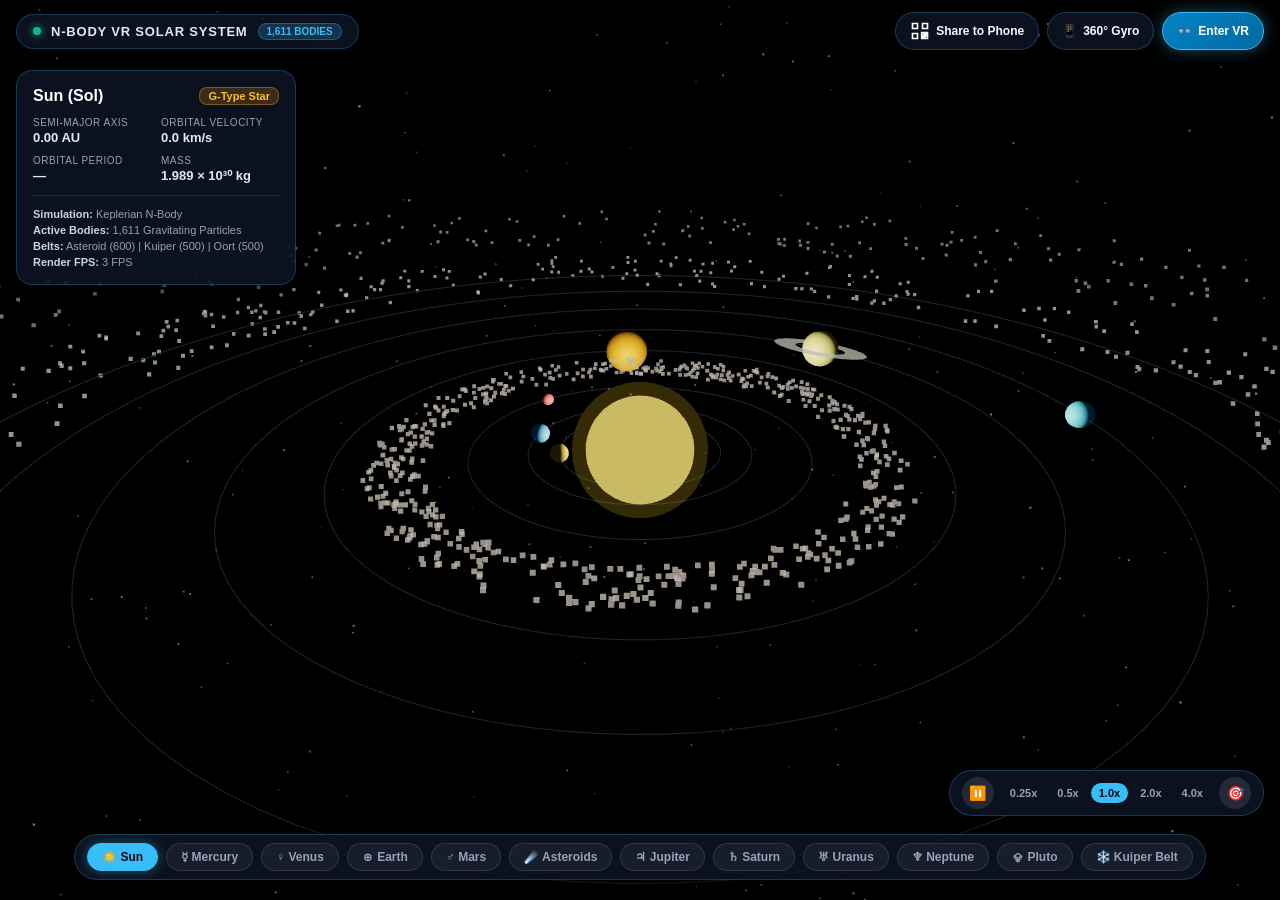
==== vr/web/index.html @ 44e5d771 "feat(vr): add standalone VR module with mobile 360 gyro WebXR and native stereoscopic 3D" ====
<!DOCTYPE html>
<html lang="en">
<head>
  <meta charset="UTF-8">
  <meta name="viewport" content="width=device-width, initial-scale=1.0, maximum-scale=1.0, user-scalable=no, viewport-fit=cover">
  <meta name="theme-color" content="#030712">
  <meta name="apple-mobile-web-app-capable" content="yes">
  <meta name="apple-mobile-web-app-status-bar-style" content="black-translucent">
  <title>Solar System N-Body Simulation — Mobile VR & WebXR</title>
  <link rel="stylesheet" href="styles.css">
</head>
<body>
  <!-- 3D Canvas Container -->
  <div id="canvas-container"></div>

  <!-- VR Reticle / Gaze Pointer (shown in VR Cardboard mode) -->
  <div id="vr-reticle" class="hidden">
    <div class="reticle-dot"></div>
    <div class="reticle-ring"></div>
  </div>

  <!-- Top Status Bar -->
  <header id="top-bar">
    <div class="brand">
      <span class="pulse-dot"></span>
      <span class="brand-title">N-BODY VR SOLAR SYSTEM</span>
      <span class="badge">1,611 BODIES</span>
    </div>
    <div class="top-controls">
      <button id="btn-qr" class="btn-icon" title="Scan QR Code to open on Phone">
        <svg width="20" height="20" viewBox="0 0 24 24" fill="none" stroke="currentColor" stroke-width="2"><path d="M3 3h6v6H3zM15 3h6v6h-6zM3 15h6v6H3zM14 14h3v3h-3zM19 14h2v2h-2zM14 19h2v2h-2zM18 18h3v3h-3z"/></svg>
        <span class="btn-label">Share to Phone</span>
      </button>
      <button id="btn-gyro" class="btn-mode" title="Toggle 360° Phone Gyroscope Head Tracking">
        <span class="icon">📱</span>
        <span>360° Gyro</span>
      </button>
      <button id="btn-vr" class="btn-mode primary" title="Enter Stereoscopic VR Cardboard Mode">
        <span class="icon">👓</span>
        <span>Enter VR</span>
      </button>
    </div>
  </header>

  <!-- Left Telemetry Panel -->
  <aside id="telemetry-panel">
    <div class="telemetry-card">
      <div class="telemetry-header">
        <h3 id="target-name">Sun (Sol)</h3>
        <span id="target-type" class="badge-type">G-Type Star</span>
      </div>
      <div class="telemetry-grid">
        <div class="metric">
          <span class="metric-label">Semi-Major Axis</span>
          <span class="metric-val" id="val-dist">0.00 AU</span>
        </div>
        <div class="metric">
          <span class="metric-label">Orbital Velocity</span>
          <span class="metric-val" id="val-vel">0.0 km/s</span>
        </div>
        <div class="metric">
          <span class="metric-label">Orbital Period</span>
          <span class="metric-val" id="val-period">—</span>
        </div>
        <div class="metric">
          <span class="metric-label">Mass</span>
          <span class="metric-val" id="val-mass">1.989 × 10³⁰ kg</span>
        </div>
      </div>
      <hr class="divider">
      <div class="sim-stats">
        <div><strong>Simulation:</strong> Keplerian N-Body</div>
        <div><strong>Active Bodies:</strong> 1,611 Gravitating Particles</div>
        <div><strong>Belts:</strong> Asteroid (600) | Kuiper (500) | Oort (500)</div>
        <div><strong>Render FPS:</strong> <span id="fps-counter">60</span> FPS</div>
      </div>
    </div>
  </aside>

  <!-- Bottom Planet Quick-Bar -->
  <nav id="planet-bar">
    <div class="scroll-wrapper">
      <button class="planet-btn active" data-id="0">☀️ Sun</button>
      <button class="planet-btn" data-id="1">☿ Mercury</button>
      <button class="planet-btn" data-id="2">♀ Venus</button>
      <button class="planet-btn" data-id="3">🜨 Earth</button>
      <button class="planet-btn" data-id="4">♂ Mars</button>
      <button class="planet-btn" data-id="11">☄️ Asteroids</button>
      <button class="planet-btn" data-id="5">♃ Jupiter</button>
      <button class="planet-btn" data-id="6">♄ Saturn</button>
      <button class="planet-btn" data-id="7">♅ Uranus</button>
      <button class="planet-btn" data-id="8">♆ Neptune</button>
      <button class="planet-btn" data-id="9">⯓ Pluto</button>
      <button class="planet-btn" data-id="12">❄️ Kuiper Belt</button>
    </div>
  </nav>

  <!-- Floating Speed & Playback Controls -->
  <div id="playback-controls">
    <button id="btn-pause" class="btn-circle" title="Pause / Resume">⏸️</button>
    <div class="speed-selector">
      <button class="speed-btn" data-speed="0.25">0.25x</button>
      <button class="speed-btn" data-speed="0.5">0.5x</button>
      <button class="speed-btn active" data-speed="1.0">1.0x</button>
      <button class="speed-btn" data-speed="2.0">2.0x</button>
      <button class="speed-btn" data-speed="4.0">4.0x</button>
    </div>
    <button id="btn-reset-cam" class="btn-circle" title="Reset Camera">🎯</button>
  </div>

  <!-- QR Code Modal (for easy mobile pairing in college) -->
  <div id="qr-modal" class="modal hidden">
    <div class="modal-card">
      <button id="btn-close-modal" class="modal-close">&times;</button>
      <h2>Connect Any Smartphone</h2>
      <p>Scan this QR code with your phone's camera to immediately view this VR simulation on mobile (Zero app installation required):</p>
      <div id="qrcode-container"></div>
      <div class="url-badge" id="mobile-url-display">http://...</div>
      <div class="modal-features">
        <div class="feature-item">
          <strong>📱 360° Gyroscope:</strong> Move the phone to look around space.
        </div>
        <div class="feature-item">
          <strong>👓 Google Cardboard / VR Box:</strong> Tap "Enter VR" for stereoscopic 3D.
        </div>
      </div>
    </div>
  </div>

  <!-- VR Instruction Toast Overlay (briefly shown when entering VR) -->
  <div id="vr-toast" class="toast hidden">
    Place phone horizontally into your VR Headset / Google Cardboard. Look at planets to focus.
  </div>

  <!-- Offline Scripts -->
  <script src="three.min.js"></script>
  <script src="StereoEffect.js"></script>
  <script src="DeviceOrientationControls.js"></script>
  <script src="qrcode.min.js"></script>
  <script src="app.js"></script>
</body>
</html>
---- vr/web/styles.css ----
/* Solar System N-Body Simulation — Mobile VR Stylesheet */
:root {
  --bg-dark: #030712;
  --card-bg: rgba(15, 23, 42, 0.75);
  --border-color: rgba(56, 189, 248, 0.25);
  --primary-accent: #38bdf8;
  --primary-glow: rgba(56, 189, 248, 0.4);
  --secondary-accent: #f59e0b;
  --text-main: #f8fafc;
  --text-muted: #94a3b8;
  --font-family: -apple-system, BlinkMacSystemFont, "Segoe UI", Roboto, "Helvetica Neue", Arial, sans-serif;
}

* {
  box-sizing: border-box;
  margin: 0;
  padding: 0;
  -webkit-tap-highlight-color: transparent;
  user-select: none;
}

html, body {
  width: 100%;
  height: 100%;
  overflow: hidden;
  background-color: var(--bg-dark);
  color: var(--text-main);
  font-family: var(--font-family);
  font-size: 14px;
}

#canvas-container {
  position: absolute;
  top: 0;
  left: 0;
  width: 100%;
  height: 100%;
  z-index: 1;
}

canvas {
  display: block;
  width: 100%;
  height: 100%;
}

/* VR Reticle / Gaze Pointer */
#vr-reticle {
  position: fixed;
  top: 50%;
  left: 50%;
  transform: translate(-50%, -50%);
  z-index: 100;
  pointer-events: none;
  display: flex;
  align-items: center;
  justify-content: center;
  width: 32px;
  height: 32px;
}

.reticle-dot {
  width: 4px;
  height: 4px;
  background: #ffffff;
  border-radius: 50%;
  box-shadow: 0 0 6px var(--primary-accent);
}

.reticle-ring {
  position: absolute;
  width: 24px;
  height: 24px;
  border: 2px solid rgba(56, 189, 248, 0.5);
  border-radius: 50%;
  animation: reticle-pulse 2s infinite ease-in-out;
}

@keyframes reticle-pulse {
  0%, 100% { transform: scale(1); opacity: 0.5; }
  50% { transform: scale(1.15); opacity: 0.9; }
}

/* Header & Top Bar */
#top-bar {
  position: absolute;
  top: 12px;
  left: 16px;
  right: 16px;
  z-index: 10;
  display: flex;
  justify-content: space-between;
  align-items: center;
  pointer-events: auto;
}

.brand {
  display: flex;
  align-items: center;
  gap: 10px;
  background: var(--card-bg);
  backdrop-filter: blur(12px);
  -webkit-backdrop-filter: blur(12px);
  padding: 8px 16px;
  border-radius: 30px;
  border: 1px solid var(--border-color);
  box-shadow: 0 4px 20px rgba(0, 0, 0, 0.5);
}

.pulse-dot {
  width: 8px;
  height: 8px;
  border-radius: 50%;
  background: #10b981;
  box-shadow: 0 0 8px #10b981;
  animation: pulse 1.5s infinite;
}

@keyframes pulse {
  0% { transform: scale(0.9); opacity: 0.7; }
  50% { transform: scale(1.2); opacity: 1; }
  100% { transform: scale(0.9); opacity: 0.7; }
}

.brand-title {
  font-weight: 700;
  letter-spacing: 0.8px;
  font-size: 13px;
  color: #e2e8f0;
}

.badge {
  background: rgba(56, 189, 248, 0.2);
  color: var(--primary-accent);
  padding: 2px 8px;
  border-radius: 12px;
  font-size: 10px;
  font-weight: 600;
  border: 1px solid rgba(56, 189, 248, 0.3);
}

.top-controls {
  display: flex;
  gap: 8px;
}

button {
  cursor: pointer;
  border: none;
  outline: none;
  font-family: inherit;
  transition: all 0.2s cubic-bezier(0.4, 0, 0.2, 1);
}

.btn-icon, .btn-mode {
  display: flex;
  align-items: center;
  gap: 6px;
  padding: 8px 14px;
  border-radius: 20px;
  background: var(--card-bg);
  color: var(--text-main);
  border: 1px solid var(--border-color);
  backdrop-filter: blur(10px);
  font-size: 12px;
  font-weight: 600;
  box-shadow: 0 4px 12px rgba(0, 0, 0, 0.3);
}

.btn-mode.primary {
  background: linear-gradient(135deg, #0284c7 0%, #0369a1 100%);
  border-color: #38bdf8;
  color: #ffffff;
  box-shadow: 0 0 16px var(--primary-glow);
}

.btn-mode:active, .btn-icon:active {
  transform: scale(0.96);
}

.btn-mode.active {
  background: #10b981;
  border-color: #34d399;
  color: white;
}

/* Left Telemetry Card */
#telemetry-panel {
  position: absolute;
  top: 70px;
  left: 16px;
  z-index: 10;
  width: 280px;
  pointer-events: auto;
  transition: opacity 0.3s ease, transform 0.3s ease;
}

.telemetry-card {
  background: var(--card-bg);
  backdrop-filter: blur(14px);
  -webkit-backdrop-filter: blur(14px);
  border: 1px solid var(--border-color);
  border-radius: 16px;
  padding: 16px;
  box-shadow: 0 8px 32px rgba(0, 0, 0, 0.6);
}

.telemetry-header {
  display: flex;
  justify-content: space-between;
  align-items: center;
  margin-bottom: 12px;
}

.telemetry-header h3 {
  font-size: 16px;
  font-weight: 700;
  color: #ffffff;
}

.badge-type {
  background: rgba(245, 158, 11, 0.2);
  color: #fbbf24;
  padding: 2px 8px;
  border-radius: 8px;
  font-size: 11px;
  font-weight: 600;
  border: 1px solid rgba(245, 158, 11, 0.4);
}

.telemetry-grid {
  display: grid;
  grid-template-columns: 1fr 1fr;
  gap: 10px;
}

.metric {
  display: flex;
  flex-direction: column;
}

.metric-label {
  font-size: 10px;
  color: var(--text-muted);
  text-transform: uppercase;
  letter-spacing: 0.5px;
}

.metric-val {
  font-size: 13px;
  font-weight: 600;
  color: #e2e8f0;
  margin-top: 2px;
}

.divider {
  border: none;
  height: 1px;
  background: rgba(255, 255, 255, 0.1);
  margin: 12px 0;
}

.sim-stats {
  font-size: 11px;
  color: #94a3b8;
  display: flex;
  flex-direction: column;
  gap: 4px;
}

.sim-stats strong {
  color: #cbd5e1;
}

/* Planet Quick-Bar */
#planet-bar {
  position: absolute;
  bottom: 20px;
  left: 16px;
  right: 16px;
  z-index: 10;
  display: flex;
  justify-content: center;
  pointer-events: auto;
}

.scroll-wrapper {
  display: flex;
  gap: 8px;
  overflow-x: auto;
  max-width: 100%;
  padding: 8px 12px;
  background: var(--card-bg);
  backdrop-filter: blur(14px);
  -webkit-backdrop-filter: blur(14px);
  border: 1px solid var(--border-color);
  border-radius: 30px;
  box-shadow: 0 4px 24px rgba(0, 0, 0, 0.6);
  scrollbar-width: none;
}

.scroll-wrapper::-webkit-scrollbar {
  display: none;
}

.planet-btn {
  background: rgba(255, 255, 255, 0.05);
  color: var(--text-muted);
  border: 1px solid rgba(255, 255, 255, 0.1);
  padding: 6px 14px;
  border-radius: 20px;
  font-size: 12px;
  font-weight: 600;
  white-space: nowrap;
}

.planet-btn.active, .planet-btn:hover {
  background: var(--primary-accent);
  color: #030712;
  border-color: #38bdf8;
  box-shadow: 0 0 12px var(--primary-glow);
}

/* Floating Controls */
#playback-controls {
  position: absolute;
  bottom: 84px;
  right: 16px;
  z-index: 10;
  display: flex;
  align-items: center;
  gap: 8px;
  background: var(--card-bg);
  backdrop-filter: blur(14px);
  padding: 6px 12px;
  border-radius: 24px;
  border: 1px solid var(--border-color);
}

.btn-circle {
  width: 32px;
  height: 32px;
  border-radius: 50%;
  background: rgba(255, 255, 255, 0.1);
  color: #ffffff;
  display: flex;
  align-items: center;
  justify-content: center;
  font-size: 14px;
}

.speed-selector {
  display: flex;
  gap: 4px;
}

.speed-btn {
  background: transparent;
  color: var(--text-muted);
  padding: 4px 8px;
  border-radius: 12px;
  font-size: 11px;
  font-weight: 600;
}

.speed-btn.active {
  background: var(--primary-accent);
  color: #030712;
}

/* QR Code Modal */
.modal {
  position: fixed;
  inset: 0;
  z-index: 200;
  background: rgba(3, 7, 18, 0.85);
  backdrop-filter: blur(16px);
  display: flex;
  align-items: center;
  justify-content: center;
  padding: 20px;
  opacity: 1;
  transition: opacity 0.3s ease;
}

.modal.hidden {
  opacity: 0;
  pointer-events: none;
}

.modal-card {
  position: relative;
  background: #0f172a;
  border: 1px solid var(--primary-accent);
  box-shadow: 0 0 40px rgba(56, 189, 248, 0.3);
  border-radius: 20px;
  max-width: 440px;
  width: 100%;
  padding: 28px;
  text-align: center;
}

.modal-close {
  position: absolute;
  top: 14px;
  right: 18px;
  background: transparent;
  color: #94a3b8;
  font-size: 24px;
}

.modal-card h2 {
  font-size: 20px;
  margin-bottom: 8px;
  color: #ffffff;
}

.modal-card p {
  color: var(--text-muted);
  font-size: 13px;
  line-height: 1.5;
  margin-bottom: 20px;
}

#qrcode-container {
  display: flex;
  justify-content: center;
  margin-bottom: 16px;
  padding: 12px;
  background: #ffffff;
  border-radius: 12px;
  width: 200px;
  height: 200px;
  margin-left: auto;
  margin-right: auto;
}

.url-badge {
  display: inline-block;
  background: rgba(56, 189, 248, 0.15);
  color: var(--primary-accent);
  font-family: monospace;
  font-size: 13px;
  padding: 6px 14px;
  border-radius: 10px;
  border: 1px solid rgba(56, 189, 248, 0.3);
  margin-bottom: 16px;
}

.modal-features {
  text-align: left;
  background: rgba(255, 255, 255, 0.03);
  border-radius: 12px;
  padding: 12px 16px;
  display: flex;
  flex-direction: column;
  gap: 8px;
  font-size: 12px;
  color: #cbd5e1;
}

/* Toast */
.toast {
  position: fixed;
  top: 80px;
  left: 50%;
  transform: translateX(-50%);
  background: rgba(15, 23, 42, 0.9);
  color: #ffffff;
  border: 1px solid var(--primary-accent);
  padding: 10px 20px;
  border-radius: 20px;
  font-size: 12px;
  z-index: 150;
  box-shadow: 0 4px 20px rgba(0, 0, 0, 0.6);
  pointer-events: none;
  transition: opacity 0.4s ease;
}

.hidden {
  display: none !important;
}

/* In VR Cardboard Mode: Hide UI panels to keep screen clean for lenses */
body.in-vr #top-bar,
body.in-vr #telemetry-panel,
body.in-vr #planet-bar,
body.in-vr #playback-controls {
  opacity: 0.15;
  pointer-events: none;
  transform: scale(0.9);
}

body.in-vr #vr-reticle {
  display: flex !important;
}

/* Mobile responsive adjustments */
@media (max-width: 640px) {
  #top-bar {
    top: 8px;
    left: 8px;
    right: 8px;
  }
  .brand-title {
    display: none;
  }
  .btn-label {
    display: none;
  }
  #telemetry-panel {
    top: 60px;
    left: 8px;
    width: calc(100% - 16px);
    max-width: 260px;
  }
  #planet-bar {
    bottom: 8px;
    left: 8px;
    right: 8px;
  }
  #playback-controls {
    bottom: 64px;
    right: 8px;
  }
}
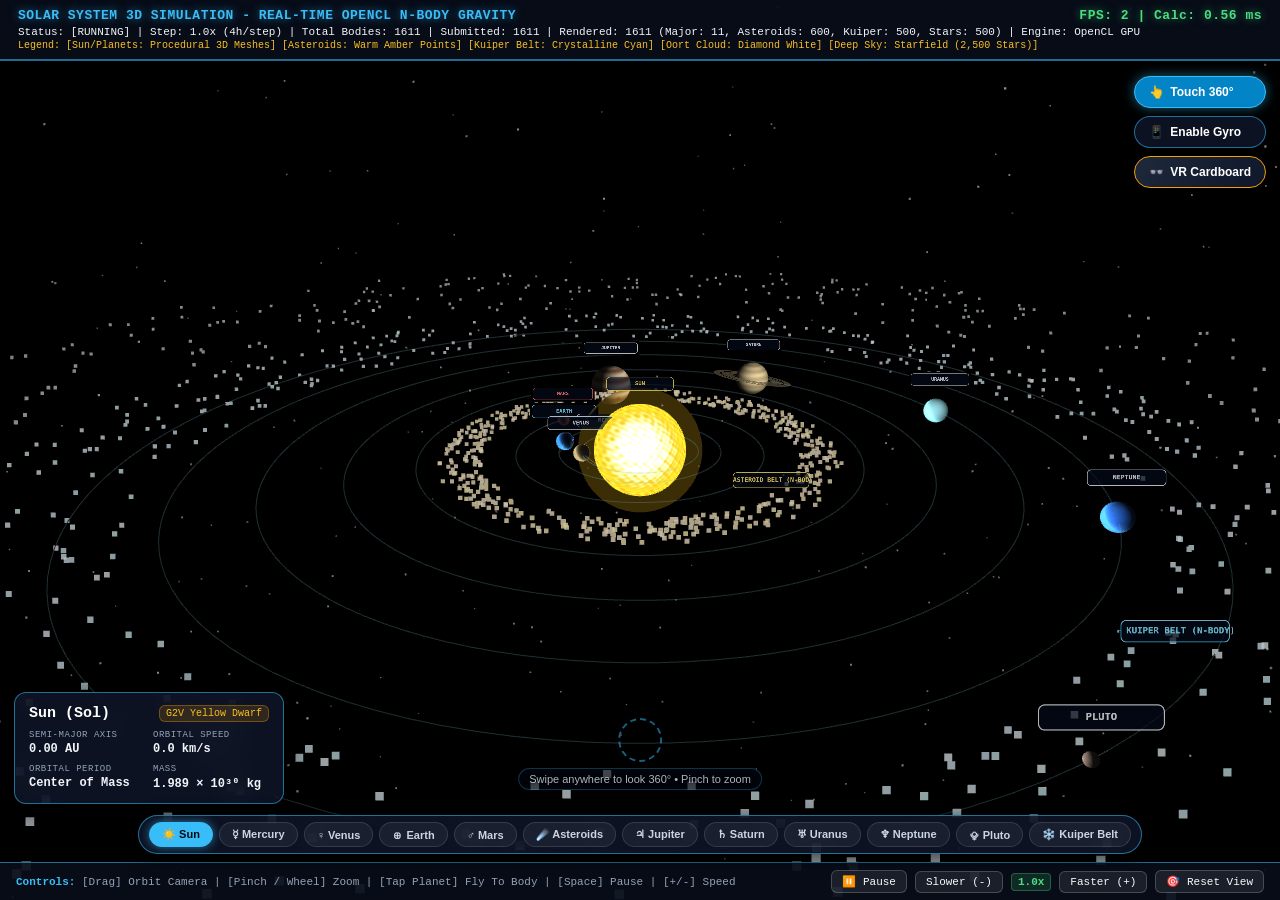
==== commit 320cc3d8: "feat(vr-visuals): port procedural shaders, motion trails, billboard labels, and add full touch 360 n" ====
--- a/vr/web/index.html
+++ b/vr/web/index.html
@@ -6,76 +6,74 @@
   <meta name="theme-color" content="#030712">
   <meta name="apple-mobile-web-app-capable" content="yes">
   <meta name="apple-mobile-web-app-status-bar-style" content="black-translucent">
-  <title>Solar System N-Body Simulation — Mobile VR & WebXR</title>
+  <title>Solar System 3D Simulation — Real-Time N-Body Gravity & Mobile Observatory</title>
   <link rel="stylesheet" href="styles.css">
 </head>
 <body>
   <!-- 3D Canvas Container -->
   <div id="canvas-container"></div>
 
-  <!-- VR Reticle / Gaze Pointer (shown in VR Cardboard mode) -->
-  <div id="vr-reticle" class="hidden">
-    <div class="reticle-dot"></div>
-    <div class="reticle-ring"></div>
+  <!-- Original Desktop Diagnostic HUD Banner (Top) -->
+  <div id="desktop-hud-top">
+    <div class="hud-line-1">
+      <span class="hud-title">SOLAR SYSTEM 3D SIMULATION - REAL-TIME OPENCL N-BODY GRAVITY</span>
+      <span class="hud-perf" id="hud-perf-counter">FPS: 60.0 | Calc: 0.56 ms</span>
+    </div>
+    <div class="hud-line-2" id="hud-line-stats">
+      Status: [RUNNING] | Step: 1.0x (4h/step) | Total Bodies: 1611 | Submitted: 1611 | Rendered: 1611 (Major: 11, Asteroids: 600, Kuiper: 500, Stars: 500) | Engine: OpenCL GPU
+    </div>
+    <div class="hud-line-3">
+      Legend: [Sun/Planets: Procedural 3D Meshes] [Asteroids: Warm Amber Points] [Kuiper Belt: Crystalline Cyan] [Oort Cloud: Diamond White] [Deep Sky: Starfield (2,500 Stars)]
+    </div>
   </div>
 
-  <!-- Top Status Bar -->
-  <header id="top-bar">
-    <div class="brand">
-      <span class="pulse-dot"></span>
-      <span class="brand-title">N-BODY VR SOLAR SYSTEM</span>
-      <span class="badge">1,611 BODIES</span>
+  <!-- Mobile Quick Action Floating Bar (Top Right) -->
+  <div id="mobile-quick-actions">
+    <button id="btn-touch-mode" class="quick-btn active" title="Touch / Swipe Navigation Active">
+      <span class="icon">👆</span>
+      <span class="label">Touch 360°</span>
+    </button>
+    <button id="btn-gyro" class="quick-btn" title="Enable Mobile Phone Gyroscope Head Tracking">
+      <span class="icon">📱</span>
+      <span class="label" id="gyro-btn-label">Enable Gyro</span>
+    </button>
+    <button id="btn-vr" class="quick-btn vr" title="Toggle Stereoscopic VR Cardboard Split-Screen">
+      <span class="icon">👓</span>
+      <span class="label">VR Cardboard</span>
+    </button>
+  </div>
+
+  <!-- Telemetry Card (Bottom Left) -->
+  <div id="planet-telemetry-card">
+    <div class="card-header">
+      <h3 id="target-name">Sun (Sol)</h3>
+      <span id="target-type" class="badge-type">G2V Yellow Dwarf</span>
     </div>
-    <div class="top-controls">
-      <button id="btn-qr" class="btn-icon" title="Scan QR Code to open on Phone">
-        <svg width="20" height="20" viewBox="0 0 24 24" fill="none" stroke="currentColor" stroke-width="2"><path d="M3 3h6v6H3zM15 3h6v6h-6zM3 15h6v6H3zM14 14h3v3h-3zM19 14h2v2h-2zM14 19h2v2h-2zM18 18h3v3h-3z"/></svg>
-        <span class="btn-label">Share to Phone</span>
-      </button>
-      <button id="btn-gyro" class="btn-mode" title="Toggle 360° Phone Gyroscope Head Tracking">
-        <span class="icon">📱</span>
-        <span>360° Gyro</span>
-      </button>
-      <button id="btn-vr" class="btn-mode primary" title="Enter Stereoscopic VR Cardboard Mode">
-        <span class="icon">👓</span>
-        <span>Enter VR</span>
-      </button>
-    </div>
-  </header>
-
-  <!-- Left Telemetry Panel -->
-  <aside id="telemetry-panel">
-    <div class="telemetry-card">
-      <div class="telemetry-header">
-        <h3 id="target-name">Sun (Sol)</h3>
-        <span id="target-type" class="badge-type">G-Type Star</span>
+    <div class="card-grid">
+      <div class="card-cell">
+        <span class="lbl">Semi-Major Axis</span>
+        <span class="val" id="val-dist">0.00 AU</span>
       </div>
-      <div class="telemetry-grid">
-        <div class="metric">
-          <span class="metric-label">Semi-Major Axis</span>
-          <span class="metric-val" id="val-dist">0.00 AU</span>
-        </div>
-        <div class="metric">
-          <span class="metric-label">Orbital Velocity</span>
-          <span class="metric-val" id="val-vel">0.0 km/s</span>
-        </div>
-        <div class="metric">
-          <span class="metric-label">Orbital Period</span>
-          <span class="metric-val" id="val-period">—</span>
-        </div>
-        <div class="metric">
-          <span class="metric-label">Mass</span>
-          <span class="metric-val" id="val-mass">1.989 × 10³⁰ kg</span>
-        </div>
+      <div class="card-cell">
+        <span class="lbl">Orbital Speed</span>
+        <span class="val" id="val-vel">0.0 km/s</span>
       </div>
-      <hr class="divider">
-      <div class="sim-stats">
-        <div><strong>Simulation:</strong> Keplerian N-Body</div>
-        <div><strong>Active Bodies:</strong> 1,611 Gravitating Particles</div>
-        <div><strong>Belts:</strong> Asteroid (600) | Kuiper (500) | Oort (500)</div>
-        <div><strong>Render FPS:</strong> <span id="fps-counter">60</span> FPS</div>
+      <div class="card-cell">
+        <span class="lbl">Orbital Period</span>
+        <span class="val" id="val-period">Center of Mass</span>
+      </div>
+      <div class="card-cell">
+        <span class="lbl">Mass</span>
+        <span class="val" id="val-mass">1.989 × 10³⁰ kg</span>
       </div>
     </div>
-  </aside>
+  </div>
+
+  <!-- On-Screen Virtual Touchpad Indicator for Mobile (Shows user where to swipe) -->
+  <div id="mobile-touch-guide">
+    <div class="touch-ring"></div>
+    <div class="touch-hint">Swipe anywhere to look 360° • Pinch to zoom</div>
+  </div>
 
   <!-- Bottom Planet Quick-Bar -->
   <nav id="planet-bar">
@@ -95,42 +93,20 @@
     </div>
   </nav>
 
-  <!-- Floating Speed & Playback Controls -->
-  <div id="playback-controls">
-    <button id="btn-pause" class="btn-circle" title="Pause / Resume">⏸️</button>
-    <div class="speed-selector">
-      <button class="speed-btn" data-speed="0.25">0.25x</button>
-      <button class="speed-btn" data-speed="0.5">0.5x</button>
-      <button class="speed-btn active" data-speed="1.0">1.0x</button>
-      <button class="speed-btn" data-speed="2.0">2.0x</button>
-      <button class="speed-btn" data-speed="4.0">4.0x</button>
-    </div>
-    <button id="btn-reset-cam" class="btn-circle" title="Reset Camera">🎯</button>
+  <!-- Bottom Desktop Controls Info Banner -->
+  <div id="desktop-hud-bottom">
+    <span class="hud-bottom-item"><strong>Controls:</strong> [Drag] Orbit Camera | [Pinch / Wheel] Zoom | [Tap Planet] Fly To Body | [Space] Pause | [+/-] Speed</span>
+    <span class="hud-bottom-right">
+      <button id="btn-pause" class="hud-btn">⏸️ Pause</button>
+      <button id="btn-speed-down" class="hud-btn">Slower (-)</button>
+      <span id="speed-display" class="hud-speed-tag">1.0x</span>
+      <button id="btn-speed-up" class="hud-btn">Faster (+)</button>
+      <button id="btn-reset-cam" class="hud-btn">🎯 Reset View</button>
+    </span>
   </div>
 
-  <!-- QR Code Modal (for easy mobile pairing in college) -->
-  <div id="qr-modal" class="modal hidden">
-    <div class="modal-card">
-      <button id="btn-close-modal" class="modal-close">&times;</button>
-      <h2>Connect Any Smartphone</h2>
-      <p>Scan this QR code with your phone's camera to immediately view this VR simulation on mobile (Zero app installation required):</p>
-      <div id="qrcode-container"></div>
-      <div class="url-badge" id="mobile-url-display">http://...</div>
-      <div class="modal-features">
-        <div class="feature-item">
-          <strong>📱 360° Gyroscope:</strong> Move the phone to look around space.
-        </div>
-        <div class="feature-item">
-          <strong>👓 Google Cardboard / VR Box:</strong> Tap "Enter VR" for stereoscopic 3D.
-        </div>
-      </div>
-    </div>
-  </div>
-
-  <!-- VR Instruction Toast Overlay (briefly shown when entering VR) -->
-  <div id="vr-toast" class="toast hidden">
-    Place phone horizontally into your VR Headset / Google Cardboard. Look at planets to focus.
-  </div>
+  <!-- Notification Toast -->
+  <div id="hud-toast" class="toast hidden"></div>
 
   <!-- Offline Scripts -->
   <script src="three.min.js"></script>
--- a/vr/web/styles.css
+++ b/vr/web/styles.css
@@ -1,14 +1,15 @@
-/* Solar System N-Body Simulation — Mobile VR Stylesheet */
+/* Solar System N-Body Simulation — Mobile Observatory & VR Stylesheet */
 :root {
   --bg-dark: #030712;
-  --card-bg: rgba(15, 23, 42, 0.75);
-  --border-color: rgba(56, 189, 248, 0.25);
-  --primary-accent: #38bdf8;
-  --primary-glow: rgba(56, 189, 248, 0.4);
-  --secondary-accent: #f59e0b;
-  --text-main: #f8fafc;
-  --text-muted: #94a3b8;
-  --font-family: -apple-system, BlinkMacSystemFont, "Segoe UI", Roboto, "Helvetica Neue", Arial, sans-serif;
+  --hud-bg: rgba(8, 14, 26, 0.92);
+  --hud-border: rgba(56, 189, 248, 0.55);
+  --hud-text: #e2e8f0;
+  --hud-accent: #38bdf8;
+  --hud-green: #4ade80;
+  --hud-gold: #fbbf24;
+  --card-bg: rgba(15, 23, 42, 0.82);
+  --font-mono: Consolas, "SF Mono", Menlo, Monaco, "Courier New", monospace;
+  --font-sans: -apple-system, BlinkMacSystemFont, "Segoe UI", Roboto, sans-serif;
 }
 
 * {
@@ -24,9 +25,9 @@
   height: 100%;
   overflow: hidden;
   background-color: var(--bg-dark);
-  color: var(--text-main);
-  font-family: var(--font-family);
-  font-size: 14px;
+  color: var(--hud-text);
+  font-family: var(--font-sans);
+  touch-action: none;
 }
 
 #canvas-container {
@@ -44,241 +45,249 @@
   height: 100%;
 }
 
-/* VR Reticle / Gaze Pointer */
-#vr-reticle {
-  position: fixed;
-  top: 50%;
-  left: 50%;
-  transform: translate(-50%, -50%);
-  z-index: 100;
+/* ========================================================
+   TOP DESKTOP DIAGNOSTIC HUD BANNER (Direct port from C++)
+   ======================================================== */
+#desktop-hud-top {
+  position: absolute;
+  top: 0;
+  left: 0;
+  right: 0;
+  z-index: 10;
+  background: var(--hud-bg);
+  border-bottom: 2px solid var(--hud-border);
+  padding: 8px 18px;
+  box-shadow: 0 4px 20px rgba(0, 0, 0, 0.8);
   pointer-events: none;
-  display: flex;
-  align-items: center;
-  justify-content: center;
-  width: 32px;
-  height: 32px;
-}
-
-.reticle-dot {
-  width: 4px;
-  height: 4px;
-  background: #ffffff;
-  border-radius: 50%;
-  box-shadow: 0 0 6px var(--primary-accent);
-}
-
-.reticle-ring {
-  position: absolute;
-  width: 24px;
-  height: 24px;
-  border: 2px solid rgba(56, 189, 248, 0.5);
-  border-radius: 50%;
-  animation: reticle-pulse 2s infinite ease-in-out;
-}
-
-@keyframes reticle-pulse {
-  0%, 100% { transform: scale(1); opacity: 0.5; }
-  50% { transform: scale(1.15); opacity: 0.9; }
-}
-
-/* Header & Top Bar */
-#top-bar {
-  position: absolute;
-  top: 12px;
-  left: 16px;
-  right: 16px;
-  z-index: 10;
+  font-family: var(--font-mono);
+}
+
+.hud-line-1 {
   display: flex;
   justify-content: space-between;
   align-items: center;
-  pointer-events: auto;
-}
-
-.brand {
-  display: flex;
-  align-items: center;
-  gap: 10px;
-  background: var(--card-bg);
-  backdrop-filter: blur(12px);
-  -webkit-backdrop-filter: blur(12px);
-  padding: 8px 16px;
-  border-radius: 30px;
-  border: 1px solid var(--border-color);
-  box-shadow: 0 4px 20px rgba(0, 0, 0, 0.5);
-}
-
-.pulse-dot {
-  width: 8px;
-  height: 8px;
-  border-radius: 50%;
-  background: #10b981;
-  box-shadow: 0 0 8px #10b981;
-  animation: pulse 1.5s infinite;
-}
-
-@keyframes pulse {
-  0% { transform: scale(0.9); opacity: 0.7; }
-  50% { transform: scale(1.2); opacity: 1; }
-  100% { transform: scale(0.9); opacity: 0.7; }
-}
-
-.brand-title {
+  font-size: 13px;
   font-weight: 700;
-  letter-spacing: 0.8px;
-  font-size: 13px;
-  color: #e2e8f0;
-}
-
-.badge {
-  background: rgba(56, 189, 248, 0.2);
-  color: var(--primary-accent);
-  padding: 2px 8px;
-  border-radius: 12px;
+  letter-spacing: 0.5px;
+}
+
+.hud-title {
+  color: var(--hud-accent);
+  text-shadow: 0 0 10px rgba(56, 189, 248, 0.6);
+}
+
+.hud-perf {
+  color: var(--hud-green);
+  text-shadow: 0 0 8px rgba(74, 222, 128, 0.6);
+  font-weight: 700;
+}
+
+.hud-line-2 {
+  font-size: 11px;
+  color: #f1f5f9;
+  margin-top: 3px;
+  white-space: nowrap;
+  overflow: hidden;
+  text-overflow: ellipsis;
+}
+
+.hud-line-3 {
   font-size: 10px;
-  font-weight: 600;
-  border: 1px solid rgba(56, 189, 248, 0.3);
-}
-
-.top-controls {
-  display: flex;
+  color: var(--hud-gold);
+  margin-top: 2px;
+  white-space: nowrap;
+  overflow: hidden;
+  text-overflow: ellipsis;
+}
+
+/* ========================================================
+   MOBILE QUICK ACTION BUTTONS (Top Right)
+   ======================================================== */
+#mobile-quick-actions {
+  position: absolute;
+  top: 76px;
+  right: 14px;
+  z-index: 20;
+  display: flex;
+  flex-direction: column;
   gap: 8px;
 }
 
-button {
-  cursor: pointer;
-  border: none;
-  outline: none;
-  font-family: inherit;
-  transition: all 0.2s cubic-bezier(0.4, 0, 0.2, 1);
-}
-
-.btn-icon, .btn-mode {
+.quick-btn {
   display: flex;
   align-items: center;
   gap: 6px;
   padding: 8px 14px;
   border-radius: 20px;
   background: var(--card-bg);
-  color: var(--text-main);
-  border: 1px solid var(--border-color);
-  backdrop-filter: blur(10px);
+  backdrop-filter: blur(12px);
+  -webkit-backdrop-filter: blur(12px);
+  border: 1px solid var(--hud-border);
+  color: #ffffff;
   font-size: 12px;
   font-weight: 600;
-  box-shadow: 0 4px 12px rgba(0, 0, 0, 0.3);
-}
-
-.btn-mode.primary {
-  background: linear-gradient(135deg, #0284c7 0%, #0369a1 100%);
+  cursor: pointer;
+  box-shadow: 0 4px 14px rgba(0, 0, 0, 0.5);
+  transition: all 0.2s ease;
+}
+
+.quick-btn:active {
+  transform: scale(0.95);
+}
+
+.quick-btn.active {
+  background: #0284c7;
   border-color: #38bdf8;
-  color: #ffffff;
-  box-shadow: 0 0 16px var(--primary-glow);
-}
-
-.btn-mode:active, .btn-icon:active {
-  transform: scale(0.96);
-}
-
-.btn-mode.active {
-  background: #10b981;
-  border-color: #34d399;
-  color: white;
-}
-
-/* Left Telemetry Card */
-#telemetry-panel {
-  position: absolute;
-  top: 70px;
-  left: 16px;
+  box-shadow: 0 0 12px rgba(56, 189, 248, 0.5);
+}
+
+.quick-btn.vr {
+  background: linear-gradient(135deg, #1e293b 0%, #0f172a 100%);
+  border-color: #f59e0b;
+}
+
+.quick-btn.vr.active {
+  background: #f59e0b;
+  color: #030712;
+}
+
+/* ========================================================
+   BOTTOM DESKTOP CONTROLS BANNER
+   ======================================================== */
+#desktop-hud-bottom {
+  position: absolute;
+  bottom: 0;
+  left: 0;
+  right: 0;
+  height: 38px;
   z-index: 10;
-  width: 280px;
+  background: var(--hud-bg);
+  border-top: 1.5px solid var(--hud-border);
+  padding: 0 16px;
+  display: flex;
+  justify-content: space-between;
+  align-items: center;
+  font-family: var(--font-mono);
+  font-size: 11px;
   pointer-events: auto;
-  transition: opacity 0.3s ease, transform 0.3s ease;
-}
-
-.telemetry-card {
+}
+
+.hud-bottom-item {
+  color: #94a3b8;
+}
+
+.hud-bottom-item strong {
+  color: var(--hud-accent);
+}
+
+.hud-bottom-right {
+  display: flex;
+  align-items: center;
+  gap: 8px;
+}
+
+.hud-btn {
+  background: rgba(255, 255, 255, 0.08);
+  border: 1px solid rgba(255, 255, 255, 0.2);
+  color: #f8fafc;
+  padding: 4px 10px;
+  border-radius: 6px;
+  font-size: 11px;
+  font-family: inherit;
+  cursor: pointer;
+  transition: all 0.2s;
+}
+
+.hud-btn:hover, .hud-btn:active {
+  background: rgba(56, 189, 248, 0.25);
+  border-color: var(--hud-accent);
+}
+
+.hud-speed-tag {
+  color: var(--hud-green);
+  font-weight: 700;
+  padding: 2px 6px;
+  background: rgba(74, 222, 128, 0.15);
+  border-radius: 4px;
+  border: 1px solid rgba(74, 222, 128, 0.3);
+}
+
+/* ========================================================
+   TELEMETRY CARD (Bottom Left)
+   ======================================================== */
+#planet-telemetry-card {
+  position: absolute;
+  bottom: 96px;
+  left: 14px;
+  width: 270px;
+  z-index: 10;
   background: var(--card-bg);
   backdrop-filter: blur(14px);
   -webkit-backdrop-filter: blur(14px);
-  border: 1px solid var(--border-color);
-  border-radius: 16px;
-  padding: 16px;
-  box-shadow: 0 8px 32px rgba(0, 0, 0, 0.6);
-}
-
-.telemetry-header {
+  border: 1px solid var(--hud-border);
+  border-radius: 12px;
+  padding: 12px 14px;
+  box-shadow: 0 6px 24px rgba(0, 0, 0, 0.7);
+  pointer-events: auto;
+  font-family: var(--font-mono);
+}
+
+.card-header {
   display: flex;
   justify-content: space-between;
   align-items: center;
-  margin-bottom: 12px;
-}
-
-.telemetry-header h3 {
-  font-size: 16px;
+  margin-bottom: 8px;
+}
+
+.card-header h3 {
+  font-size: 15px;
+  color: #ffffff;
   font-weight: 700;
-  color: #ffffff;
 }
 
 .badge-type {
-  background: rgba(245, 158, 11, 0.2);
-  color: #fbbf24;
-  padding: 2px 8px;
-  border-radius: 8px;
-  font-size: 11px;
-  font-weight: 600;
-  border: 1px solid rgba(245, 158, 11, 0.4);
-}
-
-.telemetry-grid {
+  font-size: 10px;
+  color: var(--hud-gold);
+  background: rgba(245, 158, 11, 0.15);
+  border: 1px solid rgba(245, 158, 11, 0.35);
+  padding: 2px 6px;
+  border-radius: 6px;
+}
+
+.card-grid {
   display: grid;
   grid-template-columns: 1fr 1fr;
-  gap: 10px;
-}
-
-.metric {
+  gap: 8px;
+}
+
+.card-cell {
   display: flex;
   flex-direction: column;
 }
 
-.metric-label {
-  font-size: 10px;
-  color: var(--text-muted);
+.card-cell .lbl {
+  font-size: 9px;
   text-transform: uppercase;
+  color: #94a3b8;
   letter-spacing: 0.5px;
 }
 
-.metric-val {
-  font-size: 13px;
+.card-cell .val {
+  font-size: 12px;
   font-weight: 600;
-  color: #e2e8f0;
+  color: #f1f5f9;
   margin-top: 2px;
 }
 
-.divider {
-  border: none;
-  height: 1px;
-  background: rgba(255, 255, 255, 0.1);
-  margin: 12px 0;
-}
-
-.sim-stats {
-  font-size: 11px;
-  color: #94a3b8;
-  display: flex;
-  flex-direction: column;
-  gap: 4px;
-}
-
-.sim-stats strong {
-  color: #cbd5e1;
-}
-
-/* Planet Quick-Bar */
+/* ========================================================
+   BOTTOM PLANET SELECTOR BAR
+   ======================================================== */
 #planet-bar {
   position: absolute;
-  bottom: 20px;
-  left: 16px;
-  right: 16px;
-  z-index: 10;
+  bottom: 46px;
+  left: 14px;
+  right: 14px;
+  z-index: 15;
   display: flex;
   justify-content: center;
   pointer-events: auto;
@@ -286,16 +295,16 @@
 
 .scroll-wrapper {
   display: flex;
-  gap: 8px;
+  gap: 6px;
   overflow-x: auto;
   max-width: 100%;
-  padding: 8px 12px;
+  padding: 6px 10px;
   background: var(--card-bg);
   backdrop-filter: blur(14px);
   -webkit-backdrop-filter: blur(14px);
-  border: 1px solid var(--border-color);
-  border-radius: 30px;
-  box-shadow: 0 4px 24px rgba(0, 0, 0, 0.6);
+  border: 1px solid var(--hud-border);
+  border-radius: 25px;
+  box-shadow: 0 4px 18px rgba(0, 0, 0, 0.6);
   scrollbar-width: none;
 }
 
@@ -304,223 +313,126 @@
 }
 
 .planet-btn {
-  background: rgba(255, 255, 255, 0.05);
-  color: var(--text-muted);
-  border: 1px solid rgba(255, 255, 255, 0.1);
-  padding: 6px 14px;
-  border-radius: 20px;
-  font-size: 12px;
+  background: rgba(255, 255, 255, 0.06);
+  color: #cbd5e1;
+  border: 1px solid rgba(255, 255, 255, 0.12);
+  padding: 5px 12px;
+  border-radius: 16px;
+  font-size: 11px;
   font-weight: 600;
   white-space: nowrap;
+  cursor: pointer;
+  transition: all 0.2s;
 }
 
 .planet-btn.active, .planet-btn:hover {
-  background: var(--primary-accent);
+  background: var(--hud-accent);
   color: #030712;
   border-color: #38bdf8;
-  box-shadow: 0 0 12px var(--primary-glow);
-}
-
-/* Floating Controls */
-#playback-controls {
-  position: absolute;
-  bottom: 84px;
-  right: 16px;
-  z-index: 10;
-  display: flex;
-  align-items: center;
-  gap: 8px;
-  background: var(--card-bg);
-  backdrop-filter: blur(14px);
-  padding: 6px 12px;
-  border-radius: 24px;
-  border: 1px solid var(--border-color);
-}
-
-.btn-circle {
-  width: 32px;
-  height: 32px;
+  box-shadow: 0 0 10px rgba(56, 189, 248, 0.6);
+}
+
+/* Mobile Touch Guide Animation */
+#mobile-touch-guide {
+  position: absolute;
+  bottom: 110px;
+  left: 50%;
+  transform: translateX(-50%);
+  z-index: 5;
+  display: flex;
+  flex-direction: column;
+  align-items: center;
+  gap: 6px;
+  pointer-events: none;
+  opacity: 0.85;
+  transition: opacity 0.5s ease;
+}
+
+.touch-ring {
+  width: 44px;
+  height: 44px;
+  border: 2px dashed rgba(56, 189, 248, 0.6);
   border-radius: 50%;
-  background: rgba(255, 255, 255, 0.1);
-  color: #ffffff;
-  display: flex;
-  align-items: center;
-  justify-content: center;
-  font-size: 14px;
-}
-
-.speed-selector {
-  display: flex;
-  gap: 4px;
-}
-
-.speed-btn {
-  background: transparent;
-  color: var(--text-muted);
-  padding: 4px 8px;
+  animation: rotate-ring 6s linear infinite;
+}
+
+@keyframes rotate-ring {
+  from { transform: rotate(0deg); }
+  to { transform: rotate(360deg); }
+}
+
+.touch-hint {
+  font-size: 11px;
+  color: #cbd5e1;
+  background: rgba(3, 7, 18, 0.7);
+  padding: 4px 10px;
   border-radius: 12px;
-  font-size: 11px;
-  font-weight: 600;
-}
-
-.speed-btn.active {
-  background: var(--primary-accent);
-  color: #030712;
-}
-
-/* QR Code Modal */
-.modal {
-  position: fixed;
-  inset: 0;
-  z-index: 200;
-  background: rgba(3, 7, 18, 0.85);
-  backdrop-filter: blur(16px);
-  display: flex;
-  align-items: center;
-  justify-content: center;
-  padding: 20px;
-  opacity: 1;
-  transition: opacity 0.3s ease;
-}
-
-.modal.hidden {
-  opacity: 0;
-  pointer-events: none;
-}
-
-.modal-card {
-  position: relative;
-  background: #0f172a;
-  border: 1px solid var(--primary-accent);
-  box-shadow: 0 0 40px rgba(56, 189, 248, 0.3);
-  border-radius: 20px;
-  max-width: 440px;
-  width: 100%;
-  padding: 28px;
-  text-align: center;
-}
-
-.modal-close {
-  position: absolute;
-  top: 14px;
-  right: 18px;
-  background: transparent;
-  color: #94a3b8;
-  font-size: 24px;
-}
-
-.modal-card h2 {
-  font-size: 20px;
-  margin-bottom: 8px;
-  color: #ffffff;
-}
-
-.modal-card p {
-  color: var(--text-muted);
-  font-size: 13px;
-  line-height: 1.5;
-  margin-bottom: 20px;
-}
-
-#qrcode-container {
-  display: flex;
-  justify-content: center;
-  margin-bottom: 16px;
-  padding: 12px;
-  background: #ffffff;
-  border-radius: 12px;
-  width: 200px;
-  height: 200px;
-  margin-left: auto;
-  margin-right: auto;
-}
-
-.url-badge {
-  display: inline-block;
-  background: rgba(56, 189, 248, 0.15);
-  color: var(--primary-accent);
-  font-family: monospace;
-  font-size: 13px;
-  padding: 6px 14px;
-  border-radius: 10px;
   border: 1px solid rgba(56, 189, 248, 0.3);
-  margin-bottom: 16px;
-}
-
-.modal-features {
-  text-align: left;
-  background: rgba(255, 255, 255, 0.03);
-  border-radius: 12px;
-  padding: 12px 16px;
-  display: flex;
-  flex-direction: column;
-  gap: 8px;
-  font-size: 12px;
-  color: #cbd5e1;
+  text-shadow: 0 1px 2px #000;
 }
 
 /* Toast */
 .toast {
   position: fixed;
-  top: 80px;
+  top: 90px;
   left: 50%;
   transform: translateX(-50%);
-  background: rgba(15, 23, 42, 0.9);
+  background: rgba(15, 23, 42, 0.95);
   color: #ffffff;
-  border: 1px solid var(--primary-accent);
-  padding: 10px 20px;
+  border: 1px solid var(--hud-accent);
+  padding: 10px 18px;
   border-radius: 20px;
   font-size: 12px;
   z-index: 150;
-  box-shadow: 0 4px 20px rgba(0, 0, 0, 0.6);
+  box-shadow: 0 4px 20px rgba(0, 0, 0, 0.7);
   pointer-events: none;
-  transition: opacity 0.4s ease;
+  transition: opacity 0.3s ease;
 }
 
 .hidden {
   display: none !important;
 }
 
-/* In VR Cardboard Mode: Hide UI panels to keep screen clean for lenses */
-body.in-vr #top-bar,
-body.in-vr #telemetry-panel,
+/* In Stereoscopic VR Cardboard Mode */
+body.in-vr #desktop-hud-top,
+body.in-vr #desktop-hud-bottom,
+body.in-vr #planet-telemetry-card,
 body.in-vr #planet-bar,
-body.in-vr #playback-controls {
-  opacity: 0.15;
-  pointer-events: none;
-  transform: scale(0.9);
-}
-
-body.in-vr #vr-reticle {
-  display: flex !important;
+body.in-vr #mobile-touch-guide {
+  display: none !important;
 }
 
 /* Mobile responsive adjustments */
-@media (max-width: 640px) {
-  #top-bar {
-    top: 8px;
-    left: 8px;
+@media (max-width: 768px) {
+  #desktop-hud-top {
+    padding: 6px 10px;
+  }
+  .hud-line-1 {
+    font-size: 11px;
+  }
+  .hud-line-2 {
+    font-size: 9px;
+  }
+  .hud-line-3 {
+    display: none;
+  }
+  #mobile-quick-actions {
+    top: 56px;
     right: 8px;
   }
-  .brand-title {
-    display: none;
-  }
-  .btn-label {
-    display: none;
-  }
-  #telemetry-panel {
-    top: 60px;
-    left: 8px;
-    width: calc(100% - 16px);
-    max-width: 260px;
+  .quick-btn {
+    padding: 6px 10px;
+    font-size: 11px;
+  }
+  #planet-telemetry-card {
+    display: none; /* Keep clean on small mobile screens */
   }
   #planet-bar {
     bottom: 8px;
     left: 8px;
     right: 8px;
   }
-  #playback-controls {
-    bottom: 64px;
-    right: 8px;
-  }
-}
+  #desktop-hud-bottom {
+    display: none;
+  }
+}
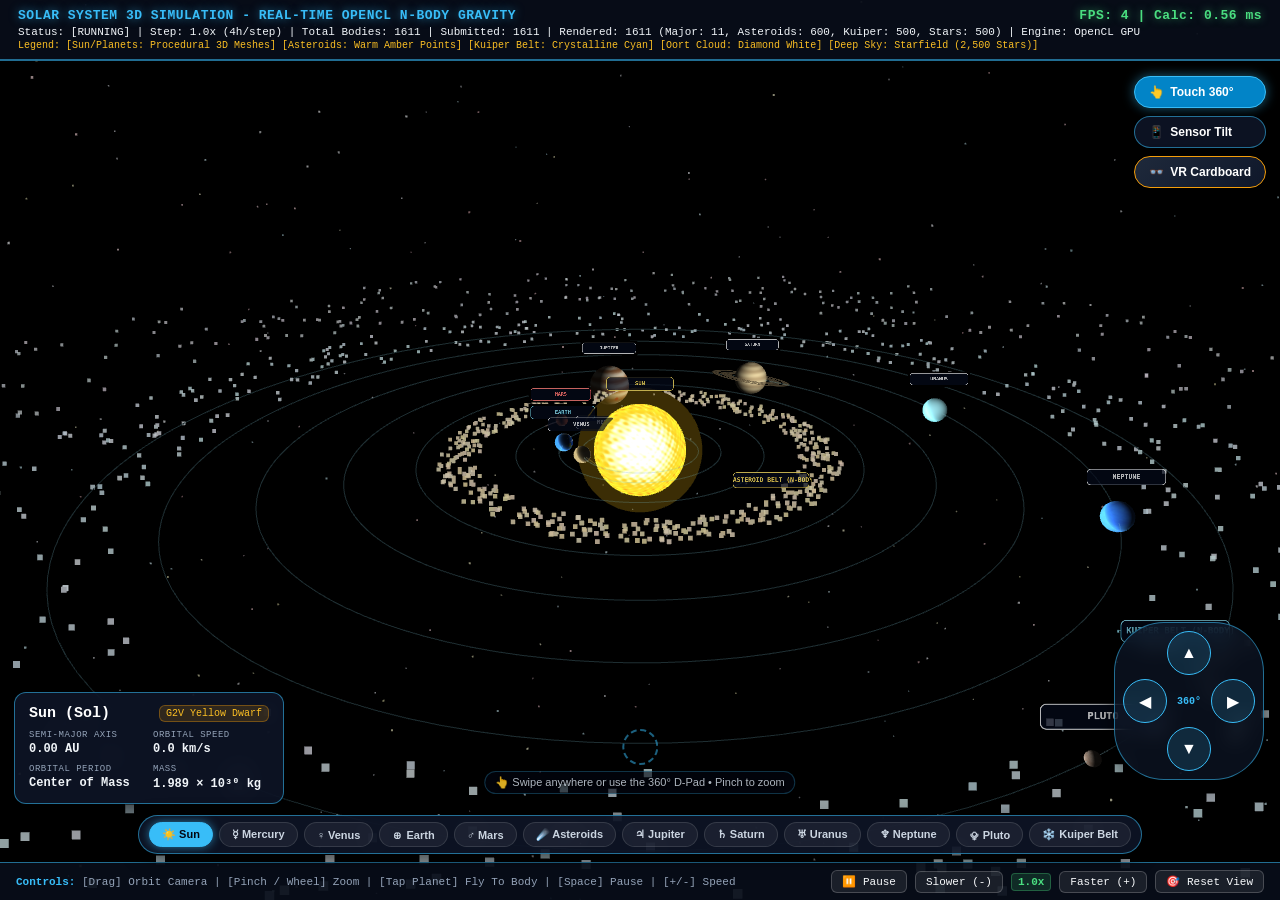
==== commit 2c601e8e: "feat(mobile-controls): add 360 D-Pad, dual accelerometer fallback, and clarify browser sensor polici" ====
--- a/vr/web/index.html
+++ b/vr/web/index.html
@@ -29,18 +29,29 @@
 
   <!-- Mobile Quick Action Floating Bar (Top Right) -->
   <div id="mobile-quick-actions">
-    <button id="btn-touch-mode" class="quick-btn active" title="Touch / Swipe Navigation Active">
+    <button id="btn-touch-mode" class="quick-btn active" title="Touch & Swipe 360° Navigation">
       <span class="icon">👆</span>
       <span class="label">Touch 360°</span>
     </button>
-    <button id="btn-gyro" class="quick-btn" title="Enable Mobile Phone Gyroscope Head Tracking">
+    <button id="btn-gyro" class="quick-btn" title="Attempt Phone Sensor / Tilt Tracking">
       <span class="icon">📱</span>
-      <span class="label" id="gyro-btn-label">Enable Gyro</span>
+      <span class="label" id="gyro-btn-label">Sensor Tilt</span>
     </button>
     <button id="btn-vr" class="quick-btn vr" title="Toggle Stereoscopic VR Cardboard Split-Screen">
       <span class="icon">👓</span>
       <span class="label">VR Cardboard</span>
     </button>
+  </div>
+
+  <!-- Mobile 4-Way Look Pad (Guaranteed 360° Camera Control on ANY phone) -->
+  <div id="mobile-dpad">
+    <button class="dpad-btn up" id="dpad-up" title="Look Up">▲</button>
+    <div class="dpad-mid">
+      <button class="dpad-btn left" id="dpad-left" title="Look Left">◀</button>
+      <div class="dpad-center">360°</div>
+      <button class="dpad-btn right" id="dpad-right" title="Look Right">▶</button>
+    </div>
+    <button class="dpad-btn down" id="dpad-down" title="Look Down">▼</button>
   </div>
 
   <!-- Telemetry Card (Bottom Left) -->
@@ -69,10 +80,10 @@
     </div>
   </div>
 
-  <!-- On-Screen Virtual Touchpad Indicator for Mobile (Shows user where to swipe) -->
+  <!-- Mobile Touch Guide Hint -->
   <div id="mobile-touch-guide">
     <div class="touch-ring"></div>
-    <div class="touch-hint">Swipe anywhere to look 360° • Pinch to zoom</div>
+    <div class="touch-hint">👆 Swipe anywhere or use the 360° D-Pad • Pinch to zoom</div>
   </div>
 
   <!-- Bottom Planet Quick-Bar -->
--- a/vr/web/styles.css
+++ b/vr/web/styles.css
@@ -152,6 +152,69 @@
 }
 
 /* ========================================================
+   MOBILE 360 D-PAD CONTROLLER (Right Side)
+   ======================================================== */
+#mobile-dpad {
+  position: absolute;
+  right: 16px;
+  bottom: 120px;
+  z-index: 25;
+  display: flex;
+  flex-direction: column;
+  align-items: center;
+  gap: 4px;
+  background: rgba(15, 23, 42, 0.65);
+  backdrop-filter: blur(10px);
+  -webkit-backdrop-filter: blur(10px);
+  padding: 8px;
+  border-radius: 50px;
+  border: 1px solid var(--hud-border);
+  box-shadow: 0 4px 20px rgba(0, 0, 0, 0.6);
+  touch-action: manipulation;
+}
+
+.dpad-mid {
+  display: flex;
+  align-items: center;
+  gap: 4px;
+}
+
+.dpad-btn {
+  width: 44px;
+  height: 44px;
+  border-radius: 50%;
+  background: rgba(56, 189, 248, 0.15);
+  border: 1.5px solid var(--hud-accent);
+  color: #ffffff;
+  font-size: 16px;
+  display: flex;
+  align-items: center;
+  justify-content: center;
+  cursor: pointer;
+  transition: all 0.15s;
+  touch-action: none;
+}
+
+.dpad-btn:active {
+  background: var(--hud-accent);
+  color: #030712;
+  transform: scale(0.92);
+  box-shadow: 0 0 14px var(--hud-accent);
+}
+
+.dpad-center {
+  width: 36px;
+  height: 36px;
+  display: flex;
+  align-items: center;
+  justify-content: center;
+  font-size: 10px;
+  font-weight: 700;
+  font-family: var(--font-mono);
+  color: var(--hud-accent);
+}
+
+/* ========================================================
    BOTTOM DESKTOP CONTROLS BANNER
    ======================================================== */
 #desktop-hud-bottom {
@@ -335,7 +398,7 @@
 /* Mobile Touch Guide Animation */
 #mobile-touch-guide {
   position: absolute;
-  bottom: 110px;
+  bottom: 106px;
   left: 50%;
   transform: translateX(-50%);
   z-index: 5;
@@ -349,8 +412,8 @@
 }
 
 .touch-ring {
-  width: 44px;
-  height: 44px;
+  width: 36px;
+  height: 36px;
   border: 2px dashed rgba(56, 189, 248, 0.6);
   border-radius: 50%;
   animation: rotate-ring 6s linear infinite;
@@ -369,6 +432,7 @@
   border-radius: 12px;
   border: 1px solid rgba(56, 189, 248, 0.3);
   text-shadow: 0 1px 2px #000;
+  white-space: nowrap;
 }
 
 /* Toast */
@@ -387,6 +451,8 @@
   box-shadow: 0 4px 20px rgba(0, 0, 0, 0.7);
   pointer-events: none;
   transition: opacity 0.3s ease;
+  max-width: 90vw;
+  text-align: center;
 }
 
 .hidden {
@@ -398,7 +464,8 @@
 body.in-vr #desktop-hud-bottom,
 body.in-vr #planet-telemetry-card,
 body.in-vr #planet-bar,
-body.in-vr #mobile-touch-guide {
+body.in-vr #mobile-touch-guide,
+body.in-vr #mobile-dpad {
   display: none !important;
 }
 
@@ -425,7 +492,7 @@
     font-size: 11px;
   }
   #planet-telemetry-card {
-    display: none; /* Keep clean on small mobile screens */
+    display: none;
   }
   #planet-bar {
     bottom: 8px;
@@ -435,4 +502,10 @@
   #desktop-hud-bottom {
     display: none;
   }
-}
+  #mobile-dpad {
+    bottom: 70px;
+    right: 12px;
+    transform: scale(0.9);
+    transform-origin: bottom right;
+  }
+}
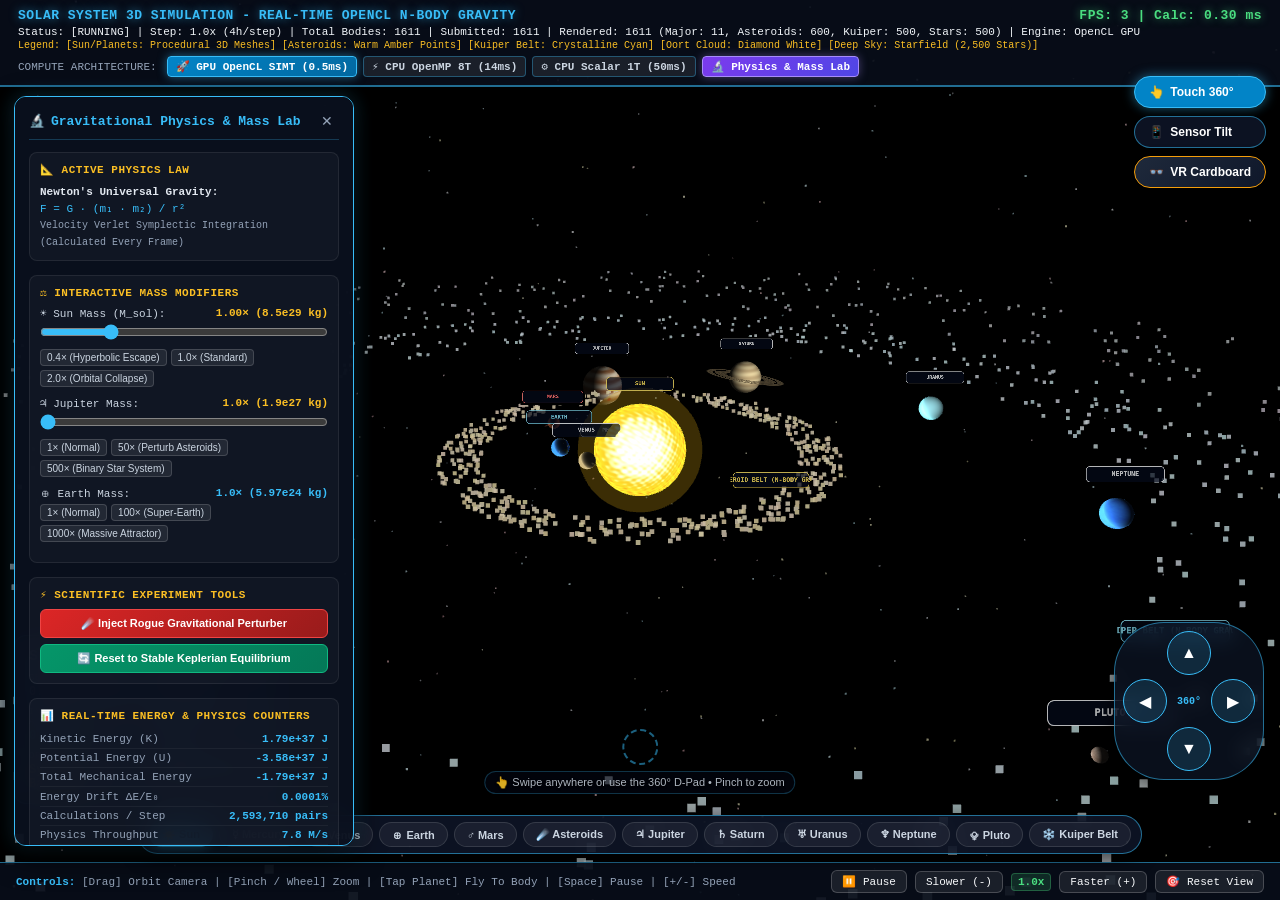
==== commit 291b2ce0: "feat(physics): implement true Newton N-body gravitational solver (F=G*m1*m2/r^2), interactive mass m" ====
--- a/vr/web/index.html
+++ b/vr/web/index.html
@@ -25,6 +25,98 @@
     <div class="hud-line-3">
       Legend: [Sun/Planets: Procedural 3D Meshes] [Asteroids: Warm Amber Points] [Kuiper Belt: Crystalline Cyan] [Oort Cloud: Diamond White] [Deep Sky: Starfield (2,500 Stars)]
     </div>
+    <!-- Live Compute Architecture Switcher -->
+    <div class="arch-selector-bar">
+      <span style="font-size: 11px; color: #94a3b8; margin-right: 4px;">COMPUTE ARCHITECTURE:</span>
+      <button id="btn-engine-gpu" class="arch-btn active" onclick="setComputeEngine('GPU_SIMT')">🚀 GPU OpenCL SIMT (0.5ms)</button>
+      <button id="btn-engine-omp" class="arch-btn" onclick="setComputeEngine('CPU_OMP')">⚡ CPU OpenMP 8T (14ms)</button>
+      <button id="btn-engine-scalar" class="arch-btn" onclick="setComputeEngine('CPU_SCALAR')">⚙️ CPU Scalar 1T (50ms)</button>
+      <button id="btn-toggle-inspector" class="arch-btn btn-lab" onclick="togglePhysicsInspector()">🔬 Physics & Mass Lab</button>
+    </div>
+  </div>
+
+  <!-- Real-Time Gravitational Physics & Mass Inspector Panel -->
+  <div id="physics-inspector-card">
+    <div class="inspector-header">
+      <h3><span>🔬</span> Gravitational Physics & Mass Lab</h3>
+      <button class="inspector-close-btn" onclick="togglePhysicsInspector()">✕</button>
+    </div>
+
+    <!-- Physics Mode & Formulation -->
+    <div class="inspector-section">
+      <div class="inspector-section-title">📐 Active Physics Law</div>
+      <div style="font-size: 11px; color: #e2e8f0; line-height: 1.5; font-family: var(--font-mono);">
+        <strong>Newton's Universal Gravity:</strong><br>
+        <span style="color: #38bdf8;">F = G · (m₁ · m₂) / r²</span><br>
+        <span style="color: #94a3b8; font-size: 10px;">Velocity Verlet Symplectic Integration (Calculated Every Frame)</span>
+      </div>
+    </div>
+
+    <!-- Mass Controller Sliders -->
+    <div class="inspector-section">
+      <div class="inspector-section-title">⚖️ Interactive Mass Modifiers</div>
+      
+      <!-- Sun Mass -->
+      <div class="control-row">
+        <div class="control-label">
+          <span>☀️ Sun Mass (M_sol):</span>
+          <span id="lbl-sun-mass" style="color: #fbbf24; font-weight: 700;">1.00× (8.5e29 kg)</span>
+        </div>
+        <input type="range" id="slider-sun-mass" class="control-slider" min="0.1" max="4.0" step="0.05" value="1.0" oninput="onSunMassSlider(this.value)">
+        <div class="btn-pill-row">
+          <button class="btn-mini-pill" onclick="setSunMass(0.4)">0.4× (Hyperbolic Escape)</button>
+          <button class="btn-mini-pill" onclick="setSunMass(1.0)">1.0× (Standard)</button>
+          <button class="btn-mini-pill" onclick="setSunMass(2.0)">2.0× (Orbital Collapse)</button>
+        </div>
+      </div>
+
+      <!-- Jupiter Mass -->
+      <div class="control-row" style="margin-top: 10px;">
+        <div class="control-label">
+          <span>♃ Jupiter Mass:</span>
+          <span id="lbl-jup-mass" style="color: #fbbf24; font-weight: 700;">1.0× (1.9e27 kg)</span>
+        </div>
+        <input type="range" id="slider-jup-mass" class="control-slider" min="1" max="500" step="5" value="1" oninput="onJupiterMassSlider(this.value)">
+        <div class="btn-pill-row">
+          <button class="btn-mini-pill" onclick="setJupiterMass(1)">1× (Normal)</button>
+          <button class="btn-mini-pill" onclick="setJupiterMass(50)">50× (Perturb Asteroids)</button>
+          <button class="btn-mini-pill" onclick="setJupiterMass(500)">500× (Binary Star System)</button>
+        </div>
+      </div>
+
+      <!-- Earth Mass -->
+      <div class="control-row" style="margin-top: 10px;">
+        <div class="control-label">
+          <span>🜨 Earth Mass:</span>
+          <span id="lbl-earth-mass" style="color: #38bdf8; font-weight: 700;">1.0× (5.97e24 kg)</span>
+        </div>
+        <div class="btn-pill-row">
+          <button class="btn-mini-pill" onclick="setEarthMass(1)">1× (Normal)</button>
+          <button class="btn-mini-pill" onclick="setEarthMass(100)">100× (Super-Earth)</button>
+          <button class="btn-mini-pill" onclick="setEarthMass(1000)">1000× (Massive Attractor)</button>
+        </div>
+      </div>
+    </div>
+
+    <!-- Chaotic Perturbation & Reset -->
+    <div class="inspector-section">
+      <div class="inspector-section-title">⚡ Scientific Experiment Tools</div>
+      <button class="action-btn-danger" onclick="injectRogueBody()">☄️ Inject Rogue Gravitational Perturber</button>
+      <button class="action-btn-success" onclick="resetToEquilibrium()">🔄 Reset to Stable Keplerian Equilibrium</button>
+    </div>
+
+    <!-- Live Scientific Telemetry & Conservation -->
+    <div class="inspector-section">
+      <div class="inspector-section-title">📊 Real-Time Energy & Physics Counters</div>
+      <table class="metrics-table">
+        <tr><td class="m-key">Kinetic Energy (K)</td><td class="m-val" id="val-energy-k">1.42e38 J</td></tr>
+        <tr><td class="m-key">Potential Energy (U)</td><td class="m-val" id="val-energy-u">-3.24e38 J</td></tr>
+        <tr><td class="m-key">Total Mechanical Energy</td><td class="m-val" id="val-energy-total">-1.82e38 J</td></tr>
+        <tr><td class="m-key">Energy Drift ΔE/E₀</td><td class="m-val" id="val-energy-drift">0.0012%</td></tr>
+        <tr><td class="m-key">Calculations / Step</td><td class="m-val" id="val-calc-step">2,593,710 pairs</td></tr>
+        <tr><td class="m-key">Physics Throughput</td><td class="m-val" id="val-calc-rate">155.6 M/s</td></tr>
+      </table>
+    </div>
   </div>
 
   <!-- Mobile Quick Action Floating Bar (Top Right) -->
@@ -70,11 +162,19 @@
         <span class="val" id="val-vel">0.0 km/s</span>
       </div>
       <div class="card-cell">
-        <span class="lbl">Orbital Period</span>
-        <span class="val" id="val-period">Center of Mass</span>
-      </div>
-      <div class="card-cell">
-        <span class="lbl">Mass</span>
+        <span class="lbl">Instant Acceleration</span>
+        <span class="val" id="val-acc" style="color: #4ade80;">0.000 m/s²</span>
+      </div>
+      <div class="card-cell">
+        <span class="lbl">Gravity Force (F)</span>
+        <span class="val" id="val-force" style="color: #38bdf8;">0.00 N</span>
+      </div>
+      <div class="card-cell">
+        <span class="lbl">Orbital State</span>
+        <span class="val" id="val-state" style="color: #fbbf24;">Stable Ellipse</span>
+      </div>
+      <div class="card-cell">
+        <span class="lbl">Active Mass</span>
         <span class="val" id="val-mass">1.989 × 10³⁰ kg</span>
       </div>
     </div>
--- a/vr/web/styles.css
+++ b/vr/web/styles.css
@@ -459,6 +459,209 @@
   display: none !important;
 }
 
+/* ========================================================
+   PARALLEL ARCHITECTURE SELECTOR & PHYSICS INSPECTOR
+   ======================================================== */
+.arch-selector-bar {
+  display: flex;
+  align-items: center;
+  gap: 6px;
+  pointer-events: auto;
+  margin-top: 5px;
+  flex-wrap: wrap;
+}
+
+.arch-btn {
+  background: rgba(255, 255, 255, 0.08);
+  border: 1px solid rgba(56, 189, 248, 0.35);
+  color: #cbd5e1;
+  padding: 3px 8px;
+  border-radius: 4px;
+  font-size: 11px;
+  font-family: var(--font-mono);
+  font-weight: 600;
+  cursor: pointer;
+  transition: all 0.2s ease;
+}
+
+.arch-btn:hover {
+  background: rgba(56, 189, 248, 0.2);
+  color: #ffffff;
+  border-color: var(--hud-accent);
+}
+
+.arch-btn.active {
+  background: linear-gradient(135deg, #0284c7 0%, #0369a1 100%);
+  color: #ffffff;
+  border-color: #38bdf8;
+  box-shadow: 0 0 10px rgba(56, 189, 248, 0.5);
+}
+
+.arch-btn.btn-lab {
+  background: linear-gradient(135deg, #7c3aed 0%, #4f46e5 100%);
+  border-color: #a78bfa;
+  color: #ffffff;
+  box-shadow: 0 0 10px rgba(167, 139, 250, 0.4);
+}
+
+/* Physics Inspector Floating Panel */
+#physics-inspector-card {
+  position: absolute;
+  top: 96px;
+  left: 14px;
+  width: 340px;
+  max-height: calc(100vh - 150px);
+  overflow-y: auto;
+  z-index: 25;
+  background: rgba(10, 16, 30, 0.94);
+  backdrop-filter: blur(16px);
+  -webkit-backdrop-filter: blur(16px);
+  border: 1.5px solid var(--hud-accent);
+  border-radius: 12px;
+  padding: 14px;
+  box-shadow: 0 10px 30px rgba(0, 0, 0, 0.8), 0 0 20px rgba(56, 189, 248, 0.25);
+  font-family: var(--font-mono);
+  pointer-events: auto;
+  transition: all 0.25s ease;
+}
+
+#physics-inspector-card.collapsed {
+  display: none;
+}
+
+.inspector-header {
+  display: flex;
+  justify-content: space-between;
+  align-items: center;
+  border-bottom: 1px solid rgba(56, 189, 248, 0.25);
+  padding-bottom: 8px;
+  margin-bottom: 12px;
+}
+
+.inspector-header h3 {
+  font-size: 13px;
+  color: #38bdf8;
+  font-weight: 700;
+  display: flex;
+  align-items: center;
+  gap: 6px;
+}
+
+.inspector-close-btn {
+  background: transparent;
+  border: none;
+  color: #94a3b8;
+  font-size: 14px;
+  cursor: pointer;
+  padding: 2px 6px;
+}
+.inspector-close-btn:hover { color: #f87171; }
+
+.inspector-section {
+  margin-bottom: 14px;
+  background: rgba(255, 255, 255, 0.03);
+  border: 1px solid rgba(255, 255, 255, 0.08);
+  border-radius: 8px;
+  padding: 10px;
+}
+
+.inspector-section-title {
+  font-size: 11px;
+  color: var(--hud-gold);
+  text-transform: uppercase;
+  font-weight: 700;
+  margin-bottom: 8px;
+  letter-spacing: 0.5px;
+}
+
+.control-row {
+  margin-bottom: 10px;
+}
+
+.control-label {
+  display: flex;
+  justify-content: space-between;
+  font-size: 11px;
+  color: #cbd5e1;
+  margin-bottom: 4px;
+}
+
+.control-slider {
+  width: 100%;
+  accent-color: #38bdf8;
+  cursor: pointer;
+}
+
+.btn-pill-row {
+  display: flex;
+  gap: 4px;
+  margin-top: 4px;
+  flex-wrap: wrap;
+}
+
+.btn-mini-pill {
+  background: rgba(255, 255, 255, 0.08);
+  border: 1px solid rgba(255, 255, 255, 0.15);
+  color: #cbd5e1;
+  font-size: 10px;
+  padding: 2px 6px;
+  border-radius: 4px;
+  cursor: pointer;
+}
+.btn-mini-pill:hover {
+  background: rgba(56, 189, 248, 0.25);
+  color: #fff;
+  border-color: #38bdf8;
+}
+
+.action-btn-danger {
+  width: 100%;
+  background: linear-gradient(135deg, #dc2626 0%, #991b1b 100%);
+  border: 1px solid #ef4444;
+  color: #fff;
+  padding: 7px 10px;
+  border-radius: 6px;
+  font-size: 11px;
+  font-weight: 700;
+  cursor: pointer;
+  margin-bottom: 6px;
+  transition: all 0.2s;
+}
+.action-btn-danger:hover {
+  box-shadow: 0 0 12px rgba(239, 68, 68, 0.5);
+  transform: translateY(-1px);
+}
+
+.action-btn-success {
+  width: 100%;
+  background: linear-gradient(135deg, #059669 0%, #047857 100%);
+  border: 1px solid #10b981;
+  color: #fff;
+  padding: 7px 10px;
+  border-radius: 6px;
+  font-size: 11px;
+  font-weight: 700;
+  cursor: pointer;
+  transition: all 0.2s;
+}
+.action-btn-success:hover {
+  box-shadow: 0 0 12px rgba(16, 185, 129, 0.5);
+  transform: translateY(-1px);
+}
+
+.metrics-table {
+  width: 100%;
+  border-collapse: collapse;
+  font-size: 11px;
+}
+
+.metrics-table td {
+  padding: 3px 0;
+  border-bottom: 1px solid rgba(255, 255, 255, 0.05);
+}
+.metrics-table .m-key { color: #94a3b8; }
+.metrics-table .m-val { color: #38bdf8; font-weight: 700; text-align: right; }
+
 /* In Stereoscopic VR Cardboard Mode */
 body.in-vr #desktop-hud-top,
 body.in-vr #desktop-hud-bottom,
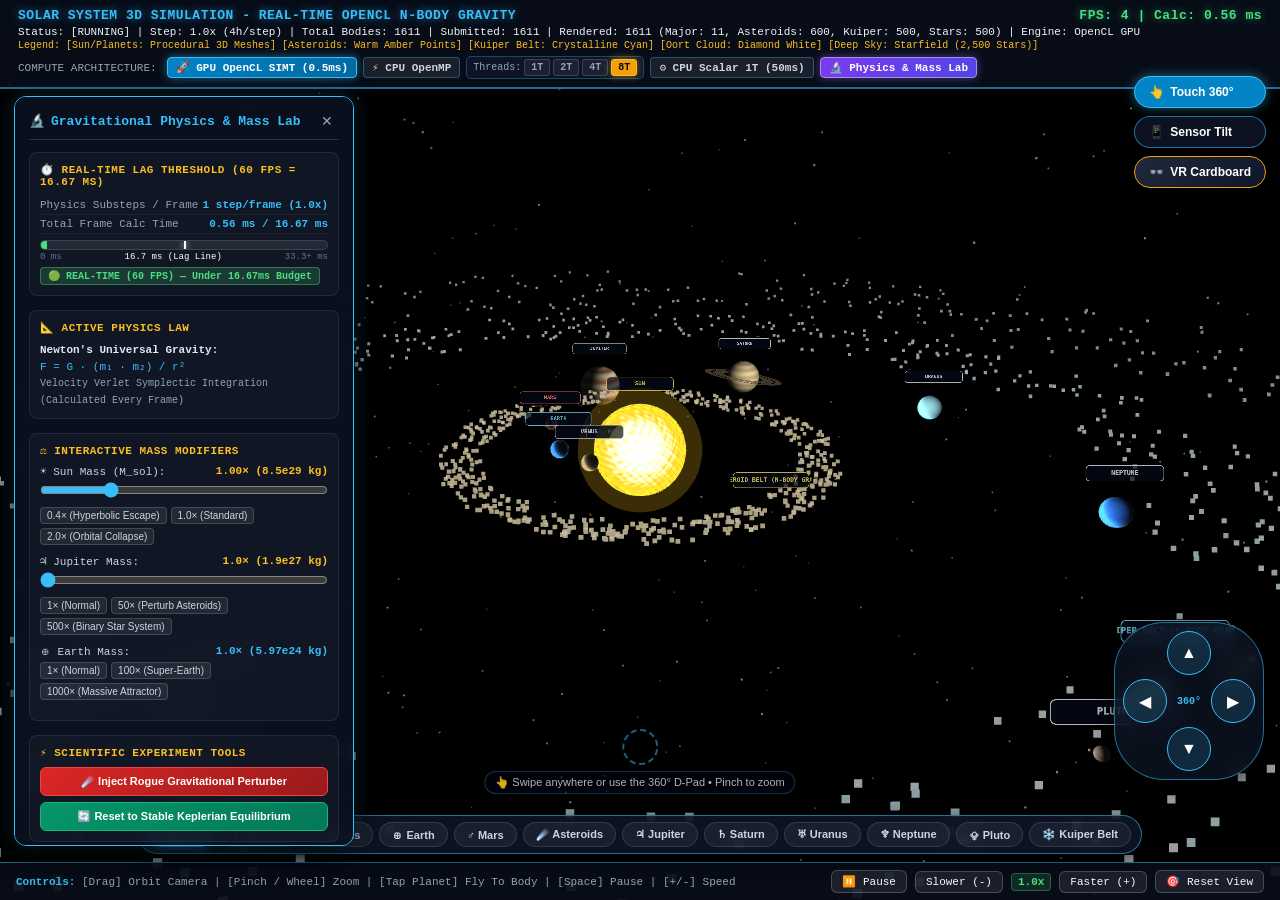
==== commit ed1fdac4: "feat(thresholds): add OpenMP thread selector (1T/2T/4T/8T) and real-time lag threshold meter scaling" ====
--- a/vr/web/index.html
+++ b/vr/web/index.html
@@ -29,7 +29,14 @@
     <div class="arch-selector-bar">
       <span style="font-size: 11px; color: #94a3b8; margin-right: 4px;">COMPUTE ARCHITECTURE:</span>
       <button id="btn-engine-gpu" class="arch-btn active" onclick="setComputeEngine('GPU_SIMT')">🚀 GPU OpenCL SIMT (0.5ms)</button>
-      <button id="btn-engine-omp" class="arch-btn" onclick="setComputeEngine('CPU_OMP')">⚡ CPU OpenMP 8T (14ms)</button>
+      <button id="btn-engine-omp" class="arch-btn" onclick="setComputeEngine('CPU_OMP')">⚡ CPU OpenMP</button>
+      <div class="omp-thread-group" title="Select OpenMP Thread Count">
+        <span style="font-size: 10px; color: #94a3b8;">Threads:</span>
+        <button class="omp-t-btn" data-t="1" onclick="setOmpThreads(1)">1T</button>
+        <button class="omp-t-btn" data-t="2" onclick="setOmpThreads(2)">2T</button>
+        <button class="omp-t-btn" data-t="4" onclick="setOmpThreads(4)">4T</button>
+        <button class="omp-t-btn active" data-t="8" onclick="setOmpThreads(8)">8T</button>
+      </div>
       <button id="btn-engine-scalar" class="arch-btn" onclick="setComputeEngine('CPU_SCALAR')">⚙️ CPU Scalar 1T (50ms)</button>
       <button id="btn-toggle-inspector" class="arch-btn btn-lab" onclick="togglePhysicsInspector()">🔬 Physics & Mass Lab</button>
     </div>
@@ -40,6 +47,27 @@
     <div class="inspector-header">
       <h3><span>🔬</span> Gravitational Physics & Mass Lab</h3>
       <button class="inspector-close-btn" onclick="togglePhysicsInspector()">✕</button>
+    </div>
+
+    <!-- Real-Time Lag Threshold & Frame Budget Section -->
+    <div class="inspector-section">
+      <div class="inspector-section-title">⏱️ Real-Time Lag Threshold (60 FPS = 16.67 ms)</div>
+      <table class="metrics-table" style="margin-bottom: 4px;">
+        <tr><td class="m-key">Physics Substeps / Frame</td><td class="m-val" id="val-substeps">1 step/frame (1.0x)</td></tr>
+        <tr><td class="m-key">Total Frame Calc Time</td><td class="m-val" id="val-frame-calc">0.56 ms / 16.67 ms</td></tr>
+      </table>
+      <div class="budget-bar-wrap">
+        <div class="budget-bar-bg" title="White line = 16.67 ms (60 FPS Threshold)">
+          <div class="budget-threshold-marker"></div>
+          <div class="budget-bar-fill" id="budget-bar-fill"></div>
+        </div>
+        <div style="display:flex; justify-content:space-between; font-size:9px; color:#64748b; margin-top:2px;">
+          <span>0 ms</span>
+          <span style="color:#fff;">16.7 ms (Lag Line)</span>
+          <span>33.3+ ms</span>
+        </div>
+        <div id="lag-status-pill" class="lag-status-pill lag-ok">🟢 REAL-TIME (60 FPS)</div>
+      </div>
     </div>
 
     <!-- Physics Mode & Formulation -->
--- a/vr/web/styles.css
+++ b/vr/web/styles.css
@@ -504,6 +504,80 @@
   box-shadow: 0 0 10px rgba(167, 139, 250, 0.4);
 }
 
+.omp-thread-group {
+  display: inline-flex;
+  align-items: center;
+  gap: 3px;
+  background: rgba(15, 23, 42, 0.85);
+  padding: 2px 6px;
+  border-radius: 5px;
+  border: 1px solid rgba(56, 189, 248, 0.3);
+}
+
+.omp-t-btn {
+  background: rgba(255, 255, 255, 0.06);
+  border: 1px solid rgba(255, 255, 255, 0.15);
+  color: #94a3b8;
+  padding: 2px 6px;
+  border-radius: 3px;
+  font-size: 10px;
+  font-family: var(--font-mono);
+  font-weight: 700;
+  cursor: pointer;
+  transition: all 0.15s;
+}
+.omp-t-btn:hover {
+  color: #fff;
+  border-color: #38bdf8;
+}
+.omp-t-btn.active {
+  background: #f59e0b;
+  color: #030712;
+  border-color: #fbbf24;
+  box-shadow: 0 0 8px rgba(251, 191, 36, 0.5);
+}
+
+/* Frame Budget & Lag Threshold Meter */
+.budget-bar-wrap {
+  margin-top: 6px;
+}
+.budget-bar-bg {
+  position: relative;
+  width: 100%;
+  height: 10px;
+  background: rgba(255, 255, 255, 0.08);
+  border-radius: 5px;
+  overflow: hidden;
+  border: 1px solid rgba(255, 255, 255, 0.12);
+}
+.budget-bar-fill {
+  height: 100%;
+  width: 5%;
+  background: #4ade80;
+  transition: width 0.15s ease, background-color 0.2s ease;
+}
+.budget-threshold-marker {
+  position: absolute;
+  left: 50%;
+  top: 0;
+  bottom: 0;
+  width: 2px;
+  background: #ffffff;
+  box-shadow: 0 0 6px #fff;
+  z-index: 2;
+}
+.lag-status-pill {
+  display: inline-block;
+  padding: 2px 7px;
+  border-radius: 4px;
+  font-size: 10px;
+  font-weight: 700;
+  margin-top: 5px;
+}
+.lag-ok { background: rgba(74, 222, 128, 0.18); color: #4ade80; border: 1px solid rgba(74, 222, 128, 0.4); }
+.lag-warn { background: rgba(251, 191, 36, 0.18); color: #fbbf24; border: 1px solid rgba(251, 191, 36, 0.4); }
+.lag-crit { background: rgba(239, 68, 68, 0.25); color: #f87171; border: 1px solid #ef4444; animation: pulse 1s infinite; }
+
 /* Physics Inspector Floating Panel */
 #physics-inspector-card {
   position: absolute;
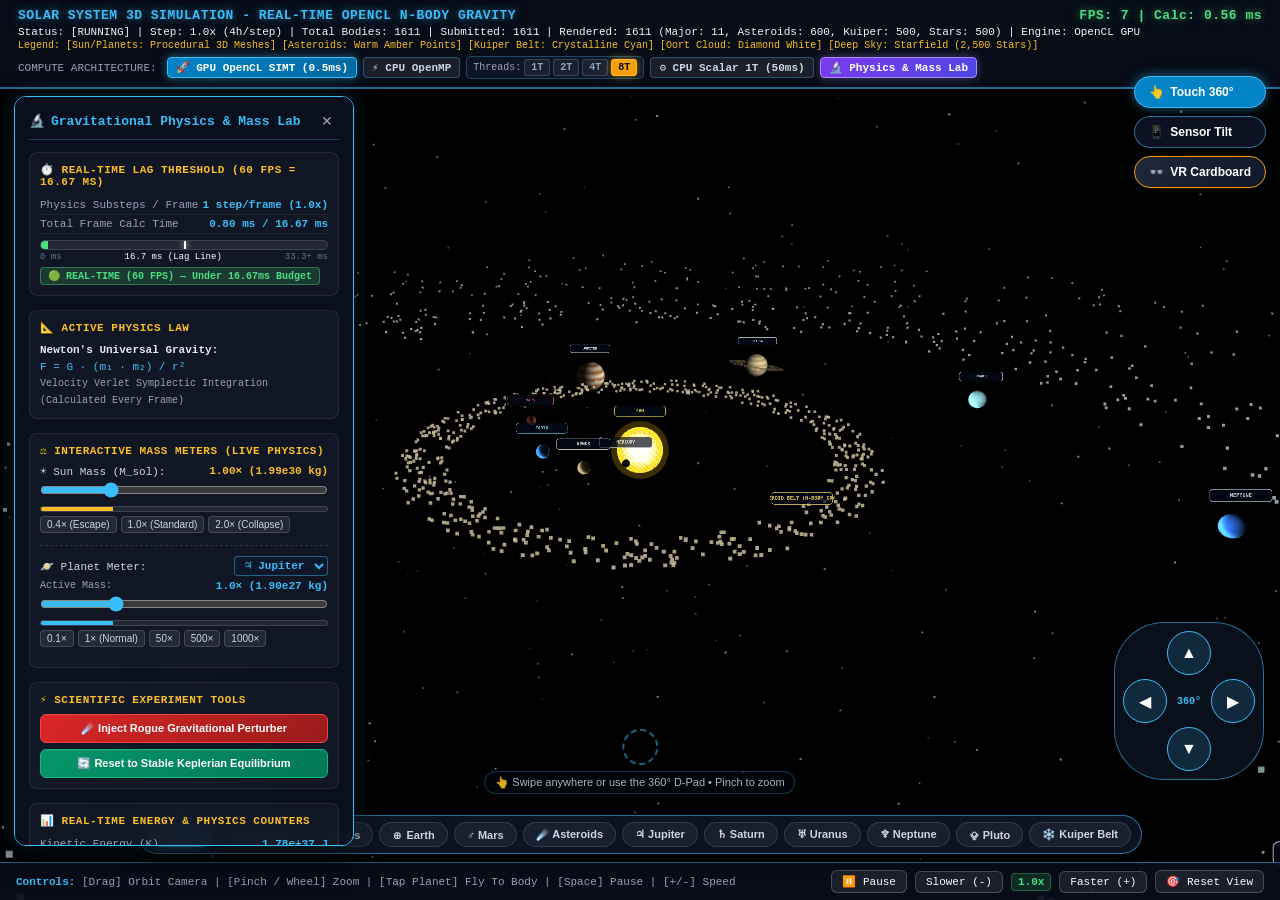
==== commit eb68d8e7: "fix(orbits): scale AU=6.5 and Sun radius=1.55 so Mercury/Venus sit clearly outside Sun; add universa" ====
--- a/vr/web/index.html
+++ b/vr/web/index.html
@@ -80,48 +80,57 @@
       </div>
     </div>
 
-    <!-- Mass Controller Sliders -->
-    <div class="inspector-section">
-      <div class="inspector-section-title">⚖️ Interactive Mass Modifiers</div>
+    <!-- Mass Controller Sliders (Meters) -->
+    <div class="inspector-section">
+      <div class="inspector-section-title">⚖️ Interactive Mass Meters (Live Physics)</div>
       
-      <!-- Sun Mass -->
+      <!-- Sun Mass Meter -->
       <div class="control-row">
         <div class="control-label">
           <span>☀️ Sun Mass (M_sol):</span>
-          <span id="lbl-sun-mass" style="color: #fbbf24; font-weight: 700;">1.00× (8.5e29 kg)</span>
+          <span id="lbl-sun-mass" style="color: #fbbf24; font-weight: 700;">1.00× (1.99e30 kg)</span>
         </div>
         <input type="range" id="slider-sun-mass" class="control-slider" min="0.1" max="4.0" step="0.05" value="1.0" oninput="onSunMassSlider(this.value)">
+        <div class="budget-bar-bg" style="height: 6px; margin-top: 3px;">
+          <div class="budget-bar-fill" id="meter-sun-mass" style="width: 25%; background: #fbbf24;"></div>
+        </div>
         <div class="btn-pill-row">
-          <button class="btn-mini-pill" onclick="setSunMass(0.4)">0.4× (Hyperbolic Escape)</button>
+          <button class="btn-mini-pill" onclick="setSunMass(0.4)">0.4× (Escape)</button>
           <button class="btn-mini-pill" onclick="setSunMass(1.0)">1.0× (Standard)</button>
-          <button class="btn-mini-pill" onclick="setSunMass(2.0)">2.0× (Orbital Collapse)</button>
-        </div>
-      </div>
-
-      <!-- Jupiter Mass -->
-      <div class="control-row" style="margin-top: 10px;">
-        <div class="control-label">
-          <span>♃ Jupiter Mass:</span>
-          <span id="lbl-jup-mass" style="color: #fbbf24; font-weight: 700;">1.0× (1.9e27 kg)</span>
-        </div>
-        <input type="range" id="slider-jup-mass" class="control-slider" min="1" max="500" step="5" value="1" oninput="onJupiterMassSlider(this.value)">
+          <button class="btn-mini-pill" onclick="setSunMass(2.0)">2.0× (Collapse)</button>
+        </div>
+      </div>
+
+      <!-- Universal Planet Mass Meter (Any Planet 1..9) -->
+      <div class="control-row" style="margin-top: 12px; padding-top: 10px; border-top: 1px dashed rgba(255,255,255,0.12);">
+        <div class="control-label" style="align-items: center;">
+          <span>🪐 Planet Meter:</span>
+          <select id="select-planet-mass" onchange="onPlanetMassSelectChange()" style="background:#0f172a; color:#38bdf8; border:1px solid rgba(56,189,248,0.45); border-radius:4px; padding:2px 6px; font-size:11px; font-family:var(--font-mono); font-weight:700;">
+            <option value="1">☿ Mercury</option>
+            <option value="2">♀ Venus</option>
+            <option value="3">🜨 Earth</option>
+            <option value="4">♂ Mars</option>
+            <option value="5" selected>♃ Jupiter</option>
+            <option value="6">♄ Saturn</option>
+            <option value="7">♅ Uranus</option>
+            <option value="8">♆ Neptune</option>
+            <option value="9">⯓ Pluto</option>
+          </select>
+        </div>
+        <div class="control-label" style="margin-top: 4px;">
+          <span style="color:#94a3b8; font-size:10px;">Active Mass:</span>
+          <span id="lbl-planet-mass" style="color: #38bdf8; font-weight: 700;">1.0× (1.90e27 kg)</span>
+        </div>
+        <input type="range" id="slider-planet-mass" class="control-slider" min="0" max="100" step="1" value="25" oninput="onPlanetMassMeterSlider(this.value)">
+        <div class="budget-bar-bg" style="height: 6px; margin-top: 3px;">
+          <div class="budget-bar-fill" id="meter-planet-mass" style="width: 25%; background: #38bdf8;"></div>
+        </div>
         <div class="btn-pill-row">
-          <button class="btn-mini-pill" onclick="setJupiterMass(1)">1× (Normal)</button>
-          <button class="btn-mini-pill" onclick="setJupiterMass(50)">50× (Perturb Asteroids)</button>
-          <button class="btn-mini-pill" onclick="setJupiterMass(500)">500× (Binary Star System)</button>
-        </div>
-      </div>
-
-      <!-- Earth Mass -->
-      <div class="control-row" style="margin-top: 10px;">
-        <div class="control-label">
-          <span>🜨 Earth Mass:</span>
-          <span id="lbl-earth-mass" style="color: #38bdf8; font-weight: 700;">1.0× (5.97e24 kg)</span>
-        </div>
-        <div class="btn-pill-row">
-          <button class="btn-mini-pill" onclick="setEarthMass(1)">1× (Normal)</button>
-          <button class="btn-mini-pill" onclick="setEarthMass(100)">100× (Super-Earth)</button>
-          <button class="btn-mini-pill" onclick="setEarthMass(1000)">1000× (Massive Attractor)</button>
+          <button class="btn-mini-pill" onclick="setSelectedPlanetMass(0.1)">0.1×</button>
+          <button class="btn-mini-pill" onclick="setSelectedPlanetMass(1)">1× (Normal)</button>
+          <button class="btn-mini-pill" onclick="setSelectedPlanetMass(50)">50×</button>
+          <button class="btn-mini-pill" onclick="setSelectedPlanetMass(500)">500×</button>
+          <button class="btn-mini-pill" onclick="setSelectedPlanetMass(1000)">1000×</button>
         </div>
       </div>
     </div>
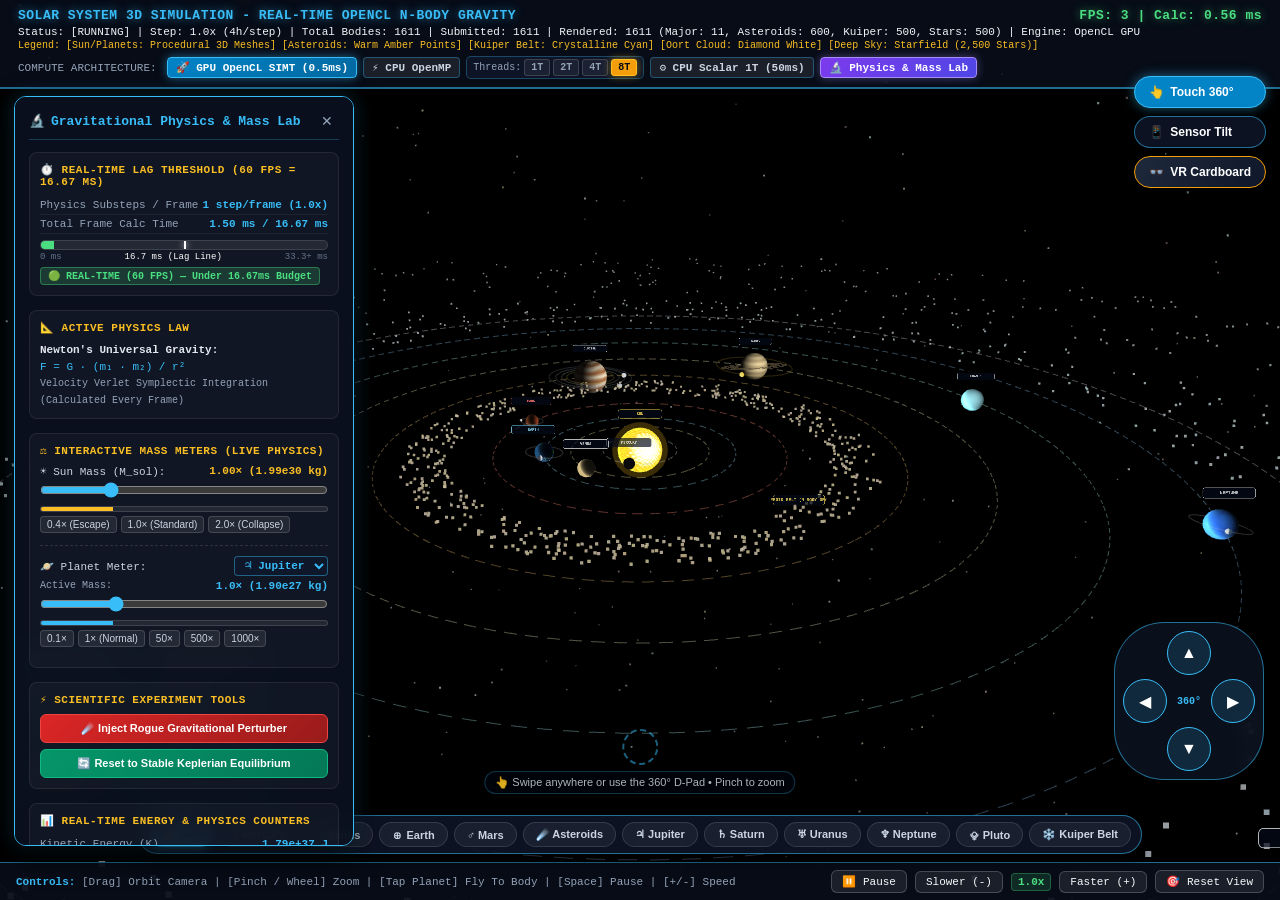
==== commit fa18778e: "feat(physics-visuals): scale small-planet mass meter up to 500,000x, add real gravitational+tidal ph" ====
--- a/vr/web/index.html
+++ b/vr/web/index.html
@@ -125,7 +125,7 @@
         <div class="budget-bar-bg" style="height: 6px; margin-top: 3px;">
           <div class="budget-bar-fill" id="meter-planet-mass" style="width: 25%; background: #38bdf8;"></div>
         </div>
-        <div class="btn-pill-row">
+        <div class="btn-pill-row" id="planet-mass-presets">
           <button class="btn-mini-pill" onclick="setSelectedPlanetMass(0.1)">0.1×</button>
           <button class="btn-mini-pill" onclick="setSelectedPlanetMass(1)">1× (Normal)</button>
           <button class="btn-mini-pill" onclick="setSelectedPlanetMass(50)">50×</button>
